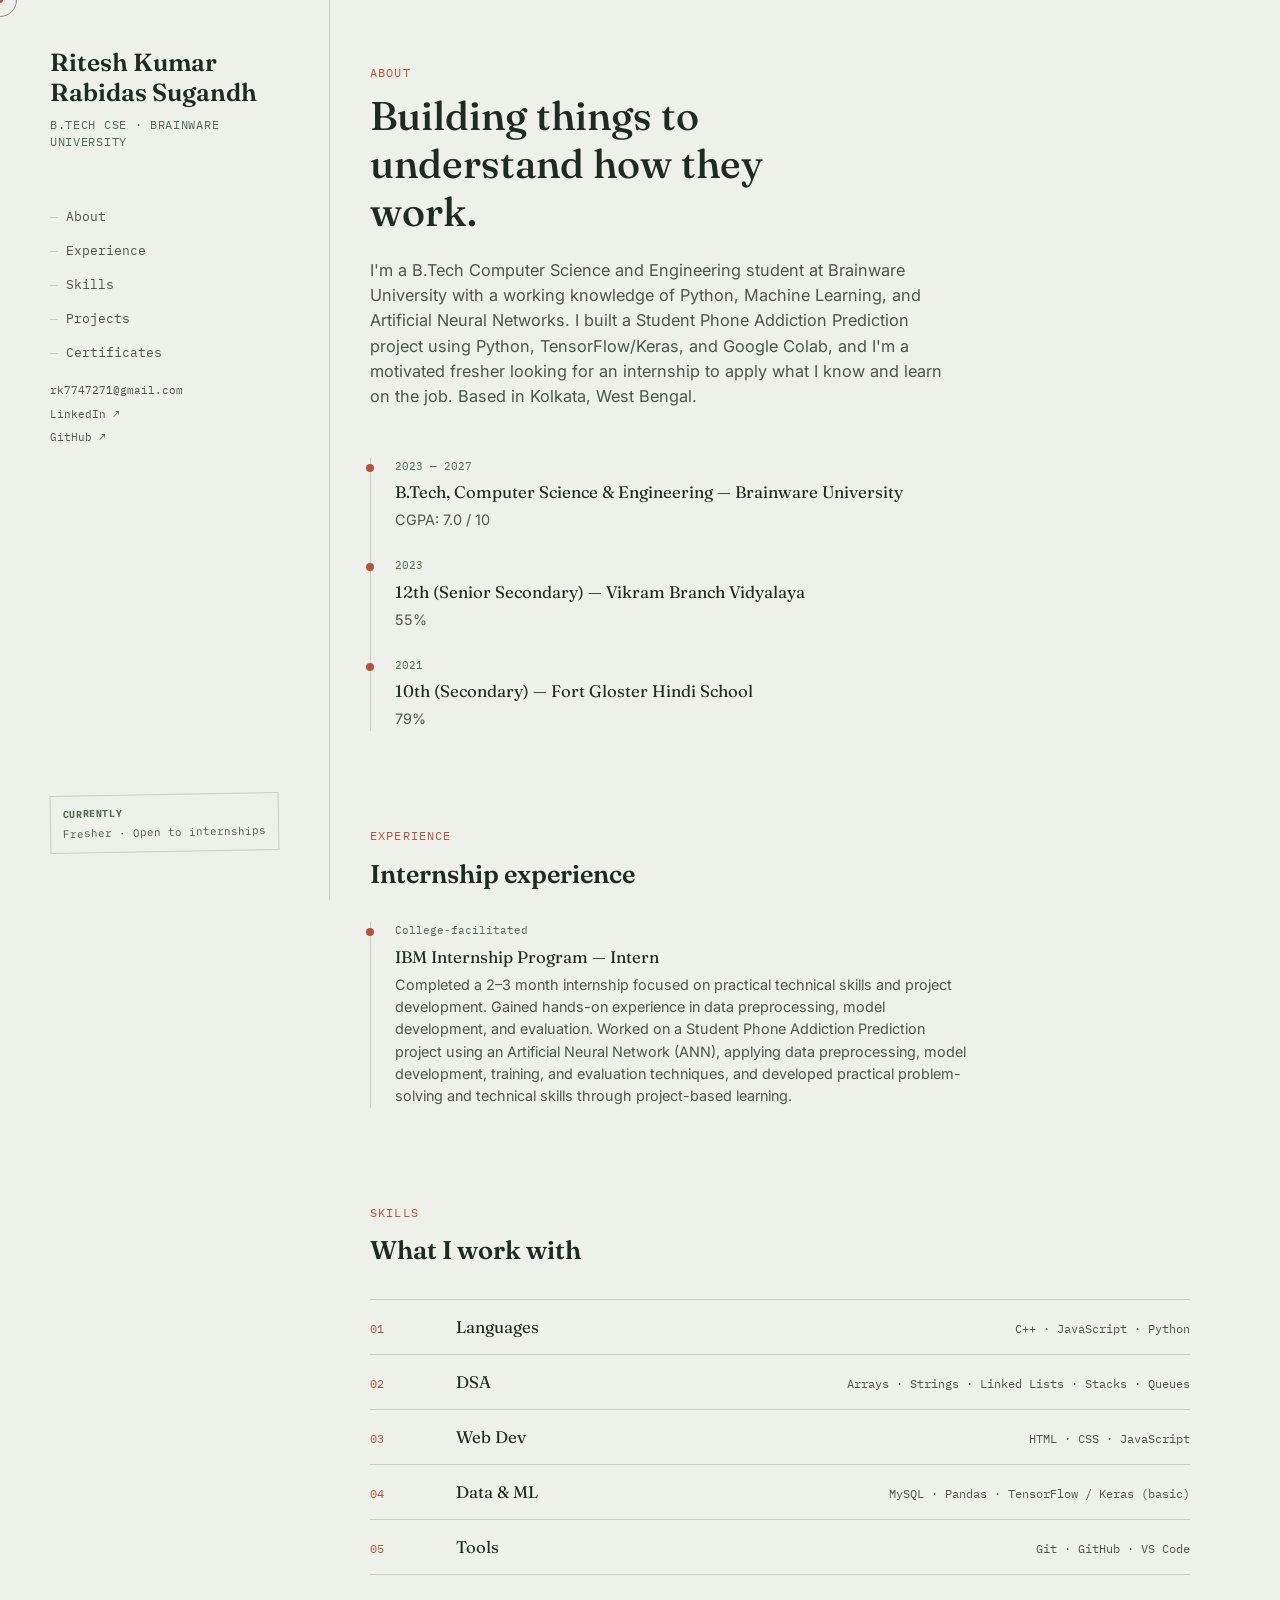
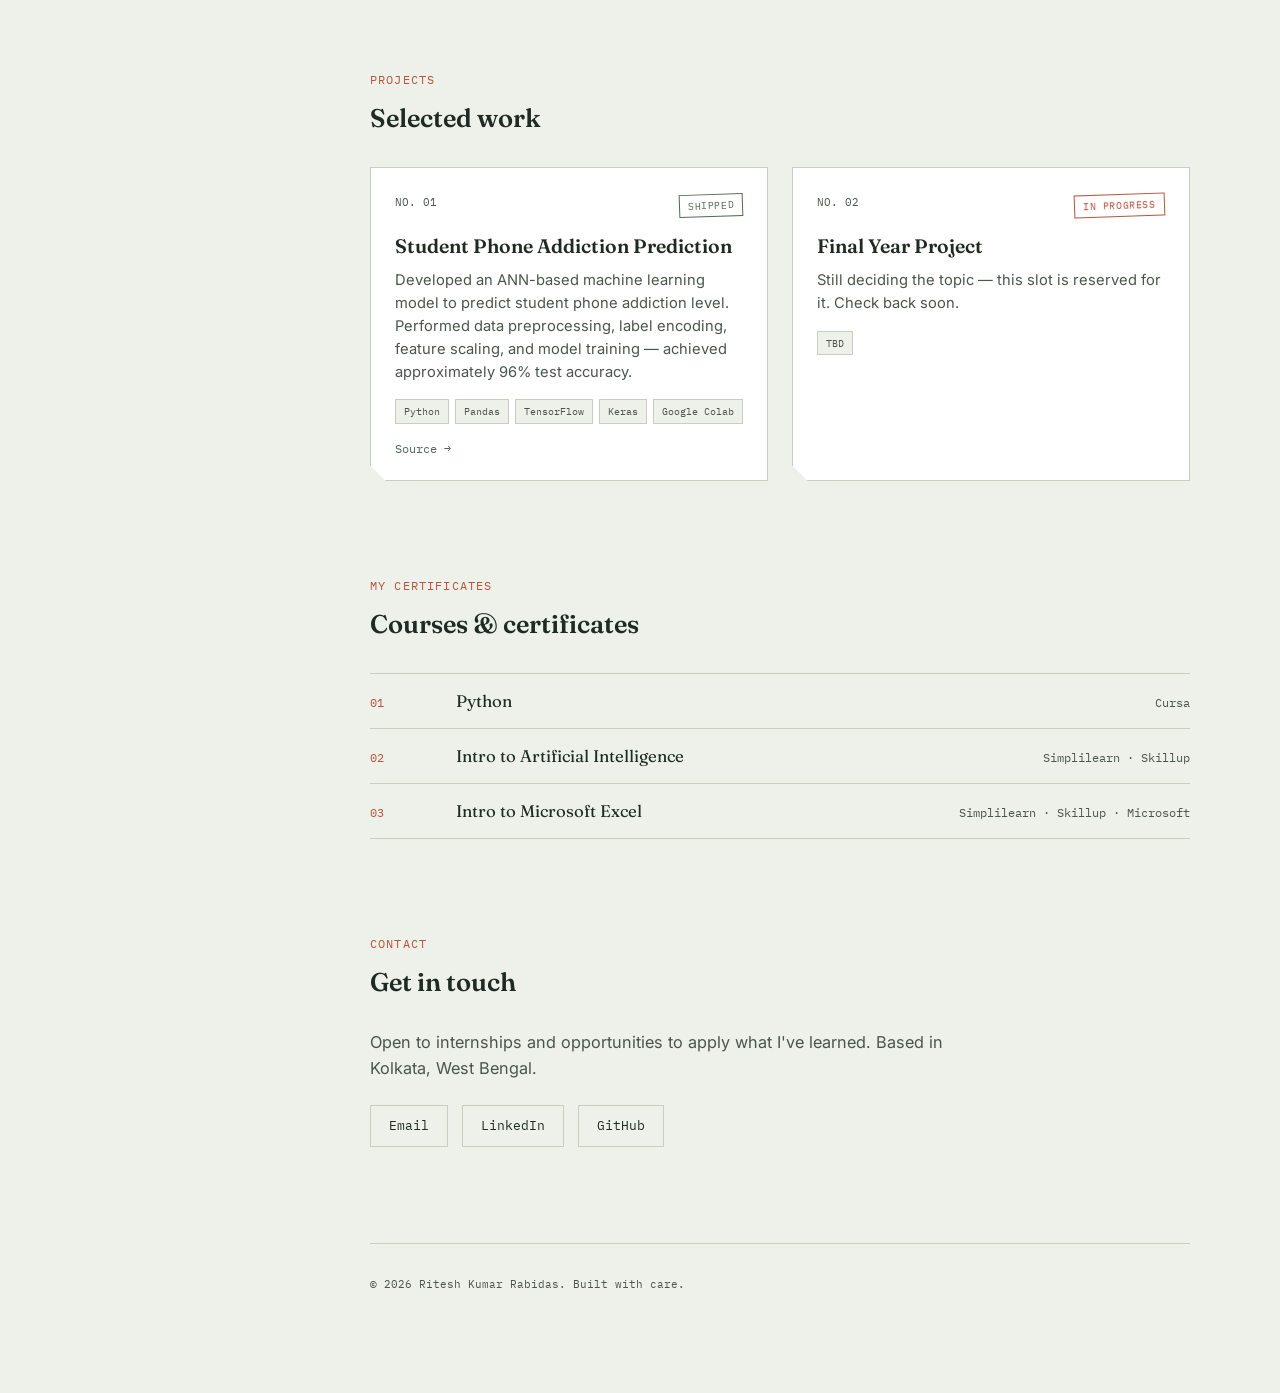
==== index.html @ 69548e58 "Update portfolio title and brand name" ====
<!DOCTYPE html>
<html lang="en">
<head>
<meta charset="UTF-8">
<meta name="viewport" content="width=device-width, initial-scale=1.0">
<title>Ritesh Kumar Rabidas— Portfolio</title>
<link rel="preconnect" href="https://fonts.googleapis.com">
<link href="https://fonts.googleapis.com/css2?family=Fraunces:opsz,wght@9..144,400;9..144,500;9..144,600;9..144,700&family=Inter:wght@400;500;600&family=IBM+Plex+Mono:wght@400;500&display=swap" rel="stylesheet">
<link rel="stylesheet" href="style.css">
</head>
<body>

<div id="cursor-dot"></div>
<div id="cursor-ring"></div>

<div class="wrap">

  <!-- SIDEBAR -->
  <aside class="sidebar">
    <div>
      <div class="brand-name">Ritesh Kumar Rabidas Sugandh</div>
      <div class="brand-role">B.Tech CSE · Brainware University</div>
      <nav>
        <ul>
          <li><a href="#about">About</a></li>
          <li><a href="#experience">Experience</a></li>
          <li><a href="#skills">Skills</a></li>
          <li><a href="#projects">Projects</a></li>
          <li><a href="#certificates">Certificates</a></li>
          
        </ul>
      </nav>
      <div class="side-links">
        <a href="mailto:rk7747271@gmail.com">rk7747271@gmail.com</a>
        <a href="https://www.linkedin.com/in/ritesh-kumar-rabidas-5802853b5" target="_blank" rel="noopener">LinkedIn ↗</a>
        <a href="https://github.com/riteshkumar526" target="_blank" rel="noopener">GitHub ↗</a>
      </div>
    </div>
    <div class="stamp">
      <b>Currently</b>
      Fresher · Open to internships
    </div>
  </aside>

  <!-- MAIN -->
  <main>

    <section id="about">
      <p class="eyebrow"> About</p>
      <h1>Building things to understand how they work.</h1>
      <p class="lede">
        I'm a B.Tech Computer Science and Engineering student at Brainware University with a
        working knowledge of Python, Machine Learning, and Artificial Neural Networks. I built a
        Student Phone Addiction Prediction project using Python, TensorFlow/Keras, and Google Colab,
        and I'm a motivated fresher looking for an internship to apply what I know and learn on the job.
        Based in Kolkata, West Bengal.
      </p>

      <div class="timeline reveal" style="margin-top:48px;">
        <div class="tl-item">
          <div class="tl-date">2023 — 2027</div>
          <div class="tl-title">B.Tech, Computer Science & Engineering — Brainware University</div>
          <div class="tl-desc">CGPA: 7.0 / 10</div>
        </div>
        <div class="tl-item">
          <div class="tl-date">2023</div>
          <div class="tl-title">12th (Senior Secondary) — Vikram Branch Vidyalaya</div>
          <div class="tl-desc">55%</div>
        </div>
        <div class="tl-item">
          <div class="tl-date">2021</div>
          <div class="tl-title">10th (Secondary) — Fort Gloster Hindi School</div>
          <div class="tl-desc">79%</div>
        </div>
      </div>
    </section>

    <section id="experience">
      <p class="eyebrow"> Experience</p>
      <h2>Internship experience</h2>
      <div class="timeline reveal">
        <div class="tl-item">
          <div class="tl-date">College-facilitated</div>
          <div class="tl-title">IBM Internship Program — Intern</div>
          <div class="tl-desc">
            Completed a 2–3 month internship focused on practical technical skills and project development.
            Gained hands-on experience in data preprocessing, model development, and evaluation.
            Worked on a Student Phone Addiction Prediction project using an Artificial Neural Network (ANN),
            applying data preprocessing, model development, training, and evaluation techniques, and
            developed practical problem-solving and technical skills through project-based learning.
          </div>
        </div>
      </div>
    </section>

    <section id="skills">
      <p class="eyebrow"> Skills</p>
      <h2>What I work with</h2>
      <div class="index-list reveal">
        <div class="index-row">
          <div class="no">01</div>
          <div class="cat">Languages</div>
          <div class="items">C++ · JavaScript · Python</div>
        </div>
        <div class="index-row">
          <div class="no">02</div>
          <div class="cat">DSA</div>
          <div class="items">Arrays · Strings · Linked Lists · Stacks · Queues</div>
        </div>
        <div class="index-row">
          <div class="no">03</div>
          <div class="cat">Web Dev</div>
          <div class="items">HTML · CSS · JavaScript</div>
        </div>
        <div class="index-row">
          <div class="no">04</div>
          <div class="cat">Data & ML</div>
          <div class="items">MySQL · Pandas · TensorFlow / Keras (basic)</div>
        </div>
        <div class="index-row">
          <div class="no">05</div>
          <div class="cat">Tools</div>
          <div class="items">Git · GitHub · VS Code</div>
        </div>
      </div>
    </section>

    <section id="projects">
      <p class="eyebrow"> Projects</p>
      <h2>Selected work</h2>
      <div class="cards">

        <div class="card reveal">
          <div class="card-top">
            <span>NO. 01</span>
            <span class="status">Shipped</span>
          </div>
          <h3>Student Phone Addiction Prediction</h3>
          <p>Developed an ANN-based machine learning model to predict student phone addiction level. Performed data preprocessing, label encoding, feature scaling, and model training — achieved approximately 96% test accuracy.</p>
          <div class="tags">
            <span class="tag">Python</span>
            <span class="tag">Pandas</span>
            <span class="tag">TensorFlow</span>
            <span class="tag">Keras</span>
            <span class="tag">Google Colab</span>
          </div>
          <div class="card-links">
            <a href="https://github.com/riteshkumar526" target="_blank" rel="noopener">Source →</a>
          </div>
        </div>

        <div class="card reveal">
          <div class="card-top">
            <span>NO. 02</span>
            <span class="status progress">In progress</span>
          </div>
          <h3>Final Year Project</h3>
          <p>Still deciding the topic — this slot is reserved for it. Check back soon.</p>
          <div class="tags">
            <span class="tag">TBD</span>
          </div>
        </div>

      </div>
    </section>

    <section id="certificates">
      <p class="eyebrow">My Certificates</p>
      <h2>Courses & certificates</h2>
      <div class="index-list reveal">
        <div class="index-row">
          <div class="no">01</div>
          <div class="cat">Python</div>
          <div class="items">Cursa</div>
        </div>
        <div class="index-row">
          <div class="no">02</div>
          <div class="cat">Intro to Artificial Intelligence</div>
          <div class="items">Simplilearn · Skillup</div>
        </div>
        <div class="index-row">
          <div class="no">03</div>
          <div class="cat">Intro to Microsoft Excel</div>
          <div class="items">Simplilearn · Skillup · Microsoft</div>
        </div>
      </div>
    </section>

    <section id="contact">
      <p class="eyebrow">Contact</p>
      <h2>Get in touch</h2>
      <p class="lede">Open to internships and opportunities to apply what I've learned. Based in Kolkata, West Bengal.</p>
      <div class="contact-row">
        <a href="mailto:rk7747271@gmail.com">Email</a>
        <a href="https://www.linkedin.com/in/ritesh-kumar-rabidas-5802853b5" target="_blank" rel="noopener">LinkedIn</a>
        <a href="https://github.com/riteshkumar526" target="_blank" rel="noopener">GitHub</a>
      </div>
    </section>

    <footer>© 2026 Ritesh Kumar Rabidas. Built with care.</footer>

  </main>
</div>

<script src="script.js"></script>
</body>
</html>
---- style.css ----
:root{
  --bg:#EEF1EA;
  --paper:#FFFFFF;
  --ink:#1F2B22;
  --ink-soft:#4A554C;
  --moss:#4C6B4F;
  --rust:#B5533C;
  --line:#C7CFC0;
}
*{box-sizing:border-box; margin:0; padding:0;}
html{scroll-behavior:smooth;}
body{
  background:var(--bg);
  color:var(--ink);
  font-family:'Inter', sans-serif;
  line-height:1.55;
  -webkit-font-smoothing:antialiased;
  overflow-x:hidden;
}
a{color:inherit;}

/* ===== CUSTOM CURSOR ===== */
@media (pointer: fine){
  body{cursor:none;}
  a, .card, button{cursor:none;}
}
#cursor-dot, #cursor-ring{
  position:fixed;
  top:0; left:0;
  pointer-events:none;
  z-index:998;
  border-radius:50%;
  transform:translate(-50%,-50%);
}
#cursor-dot{
  width:6px; height:6px;
  background:var(--rust);
}
#cursor-ring{
  width:34px; height:34px;
  border:1px solid var(--moss);
  transition:width 0.25s ease, height 0.25s ease, border-color 0.25s ease, opacity 0.25s ease;
  opacity:0.7;
}
#cursor-ring.grow{
  width:56px; height:56px;
  border-color:var(--rust);
  opacity:0.9;
}
@media (pointer: coarse){
  #cursor-dot, #cursor-ring{display:none;}
}

/* ===== ENTRANCE for main content ===== */
.wrap{
  display:grid;
  grid-template-columns:280px 1fr;
  max-width:1180px;
  margin:0 auto;
  min-height:100vh;
}
body.revealed .sidebar{animation:slideIn 0.7s ease both;}
body.revealed h1{animation:fadeUp 0.8s ease 0.15s both;}
body.revealed .lede{animation:fadeUp 0.8s ease 0.3s both;}
body.revealed .eyebrow{animation:fadeUp 0.7s ease 0.05s both;}
@keyframes slideIn{
  from{transform:translateX(-24px); opacity:0;}
  to{transform:translateX(0); opacity:1;}
}
@keyframes fadeUp{
  from{transform:translateY(16px); opacity:0;}
  to{transform:translateY(0); opacity:1;}
}

/* scroll-reveal */
.reveal{opacity:0; transform:translateY(22px); transition:opacity 0.6s ease, transform 0.6s ease;}
.reveal.in{opacity:1; transform:translateY(0);}

/* SIDEBAR */
.sidebar{
  position:sticky; top:0; align-self:start;
  padding:48px 32px 48px 0;
  height:100vh;
  display:flex; flex-direction:column; justify-content:space-between;
  border-right:1px solid var(--line);
}
.brand-name{
  font-family:'Fraunces', serif;
  font-weight:600;
  font-size:1.55rem;
  line-height:1.2;
}
.brand-role{
  font-family:'IBM Plex Mono', monospace;
  font-size:0.72rem;
  text-transform:uppercase;
  letter-spacing:0.06em;
  color:var(--moss);
  margin-top:8px;
}
nav{margin-top:56px;}
nav ul{list-style:none;}
nav li{margin-bottom:14px;}
nav a{
  font-family:'IBM Plex Mono', monospace;
  font-size:0.8rem;
  text-decoration:none;
  color:var(--ink-soft);
  display:flex; align-items:center; gap:8px;
  transition:color 0.2s ease, gap 0.2s ease;
}
nav a:hover{color:var(--rust); gap:12px;}
nav a::before{content:"—"; color:var(--line); transition:color 0.2s ease;}
nav a:hover::before{color:var(--rust);}
.stamp{
  font-family:'IBM Plex Mono', monospace;
  font-size:0.68rem;
  color:var(--ink-soft);
  border:1px solid var(--line);
  padding:10px 12px;
  transform:rotate(-1deg);
  width:fit-content;
}
.stamp b{color:var(--moss); display:block; letter-spacing:0.06em; text-transform:uppercase; font-size:0.62rem; margin-bottom:4px;}
.side-links{margin-top:20px; display:flex; flex-direction:column; gap:6px;}
.side-links a{
  font-family:'IBM Plex Mono', monospace; font-size:0.7rem;
  color:var(--ink-soft); text-decoration:none;
}
.side-links a:hover{color:var(--rust);}

/* MAIN */
main{padding:64px 40px 100px;}
section{margin-bottom:96px; scroll-margin-top:40px;}
.eyebrow{
  font-family:'IBM Plex Mono', monospace;
  font-size:0.72rem;
  text-transform:uppercase;
  letter-spacing:0.1em;
  color:var(--rust);
  margin-bottom:10px;
}
h1{
  font-family:'Fraunces', serif;
  font-weight:500;
  font-size:2.5rem;
  line-height:1.2;
  max-width:18ch;
}
h2{
  font-family:'Fraunces', serif;
  font-weight:600;
  font-size:1.6rem;
  margin-bottom:28px;
}
.lede{
  margin-top:22px;
  max-width:58ch;
  color:var(--ink-soft);
  font-size:1.02rem;
}
.lede a{color:var(--moss); border-bottom:1px solid var(--moss); text-decoration:none;}

/* SKILLS — catalog index */
.index-list{border-top:1px solid var(--line);}
.index-row{
  display:grid;
  grid-template-columns:70px 1fr auto;
  align-items:baseline;
  gap:16px;
  padding:14px 0;
  border-bottom:1px solid var(--line);
}
.index-row .no{font-family:'IBM Plex Mono', monospace; font-size:0.75rem; color:var(--rust);}
.index-row .cat{font-family:'Fraunces', serif; font-size:1.05rem;}
.index-row .items{font-family:'IBM Plex Mono', monospace; font-size:0.72rem; color:var(--ink-soft); text-align:right;}

/* PROJECTS — index cards */
.cards{
  display:grid;
  grid-template-columns:1fr 1fr;
  gap:24px;
}
.card{
  background:var(--paper);
  border:1px solid var(--line);
  padding:26px 24px 22px;
  position:relative;
  clip-path:polygon(0 0,100% 0,100% 100%,16px 100%,0 calc(100% - 16px));
  transition:transform 0.15s ease, box-shadow 0.25s ease;
}
.card:hover{
  box-shadow:0 12px 24px -12px rgba(31,43,34,0.25);
}
.card-top{
  display:flex; justify-content:space-between; align-items:flex-start;
  font-family:'IBM Plex Mono', monospace; font-size:0.68rem; color:var(--ink-soft);
  margin-bottom:14px;
}
.status{
  font-family:'IBM Plex Mono', monospace;
  font-size:0.62rem;
  text-transform:uppercase;
  letter-spacing:0.06em;
  padding:3px 8px;
  border:1px solid var(--moss);
  color:var(--moss);
  transform:rotate(-2deg);
}
.status.progress{border-color:var(--rust); color:var(--rust);}
.card h3{
  font-family:'Fraunces', serif;
  font-weight:600;
  font-size:1.22rem;
  margin-bottom:8px;
}
.card p{font-size:0.92rem; color:var(--ink-soft); margin-bottom:16px;}
.tags{display:flex; flex-wrap:wrap; gap:6px; margin-bottom:16px;}
.tag{
  font-family:'IBM Plex Mono', monospace;
  font-size:0.65rem;
  background:var(--bg);
  border:1px solid var(--line);
  padding:3px 8px;
  color:var(--ink-soft);
}
.card-links{display:flex; gap:16px; font-family:'IBM Plex Mono', monospace; font-size:0.72rem;}
.card-links a{text-decoration:none; color:var(--moss); border-bottom:1px solid transparent;}
.card-links a:hover{border-color:var(--moss);}

/* ABOUT — timeline */
.timeline{border-left:1px solid var(--line); padding-left:24px; max-width:60ch;}
.tl-item{margin-bottom:26px; position:relative;}
.tl-item::before{
  content:"";
  position:absolute; left:-29px; top:6px;
  width:8px; height:8px;
  background:var(--rust);
  border-radius:50%;
}
.tl-date{font-family:'IBM Plex Mono', monospace; font-size:0.7rem; color:var(--moss); margin-bottom:4px;}
.tl-title{font-family:'Fraunces', serif; font-size:1.05rem; margin-bottom:4px;}
.tl-desc{font-size:0.9rem; color:var(--ink-soft);}

/* CONTACT */
.contact-row{display:flex; flex-wrap:wrap; gap:14px; margin-top:24px;}
.contact-row a{
  font-family:'IBM Plex Mono', monospace;
  font-size:0.8rem;
  border:1px solid var(--line);
  padding:10px 18px;
  text-decoration:none;
  color:var(--ink);
  transition:border-color 0.2s ease, color 0.2s ease, transform 0.2s ease;
}
.contact-row a:hover{border-color:var(--rust); color:var(--rust); transform:translateY(-2px);}

footer{
  font-family:'IBM Plex Mono', monospace;
  font-size:0.68rem;
  color:var(--ink-soft);
  padding-top:32px;
  border-top:1px solid var(--line);
}

@media (max-width:820px){
  .wrap{grid-template-columns:1fr;}
  .sidebar{
    position:relative; height:auto; border-right:none; border-bottom:1px solid var(--line);
    padding:32px 24px;
  }
  nav{margin-top:28px;}
  main{padding:40px 24px 80px;}
  .cards{grid-template-columns:1fr;}
  h1{font-size:2rem;}
}
@media (prefers-reduced-motion: reduce){
  *{animation:none !important; transition:none !important;}
  body{cursor:auto !important;}
  #cursor-dot, #cursor-ring{display:none;}
}
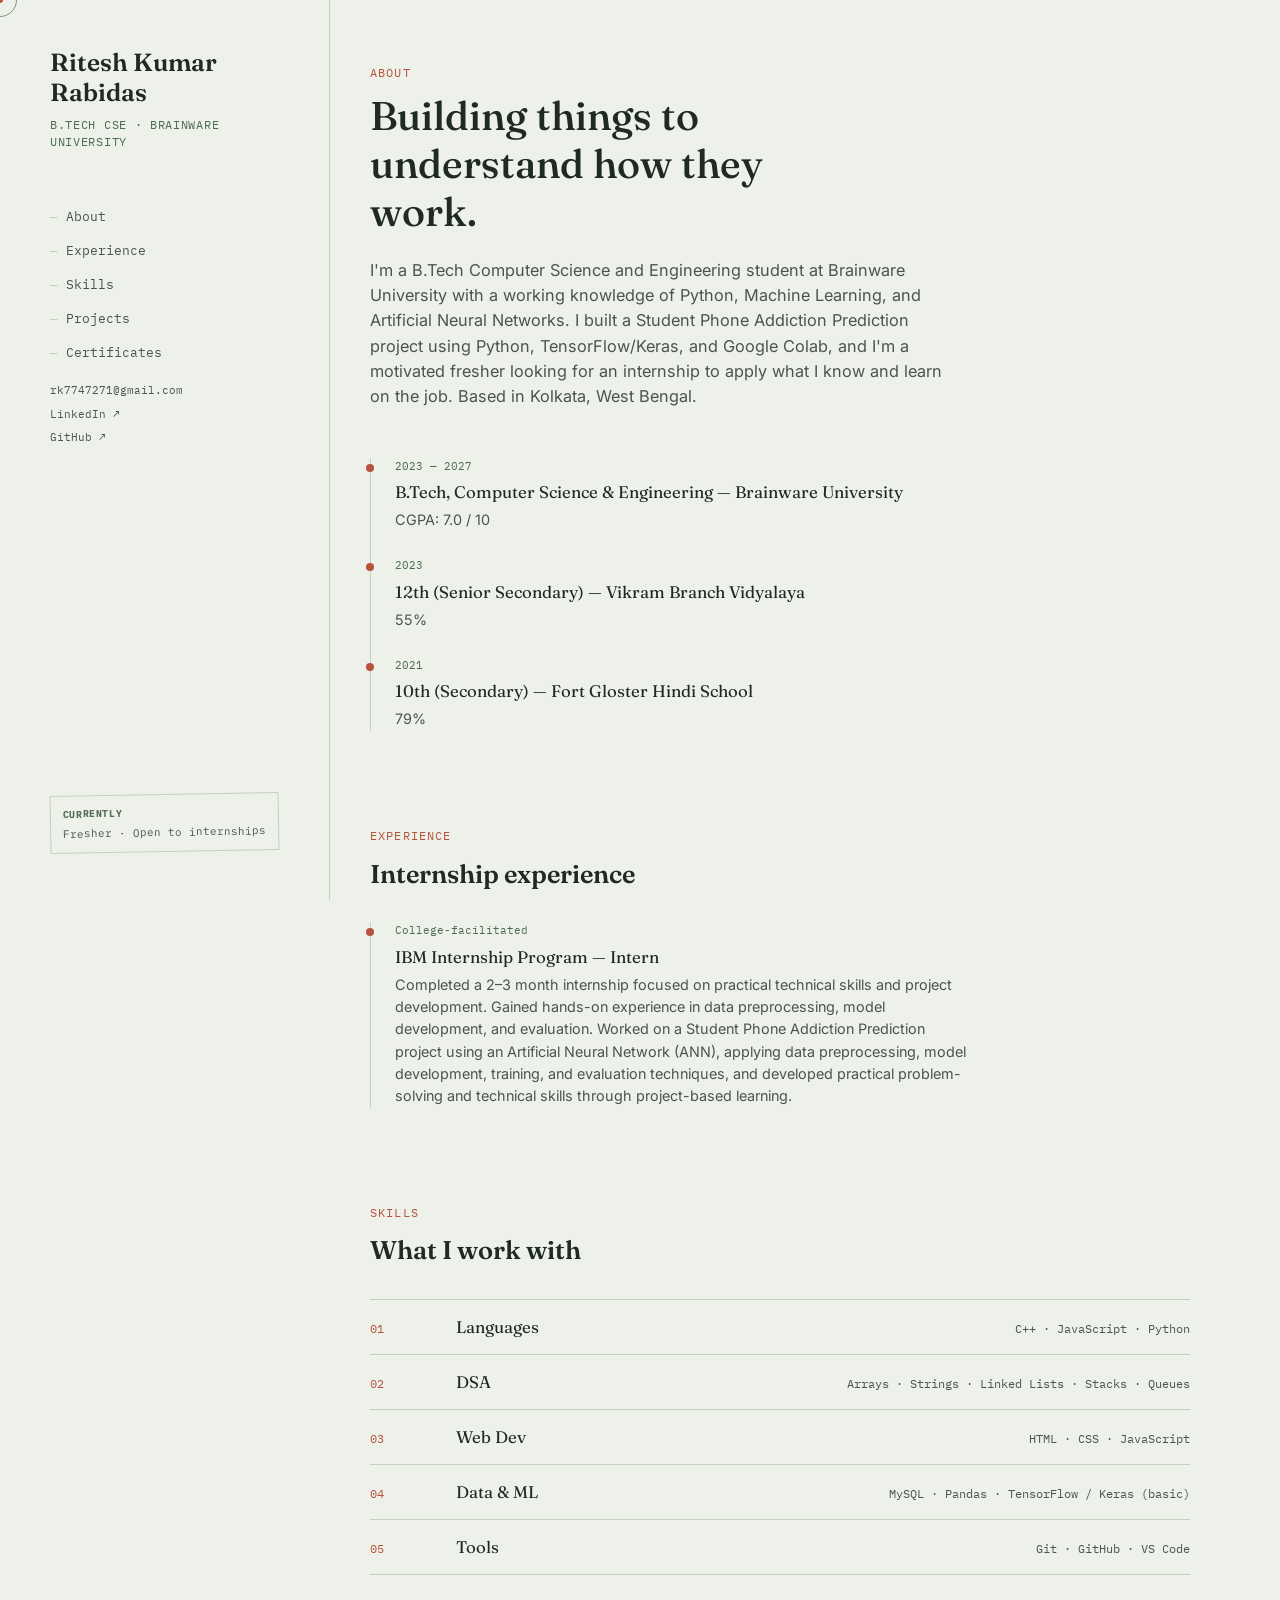
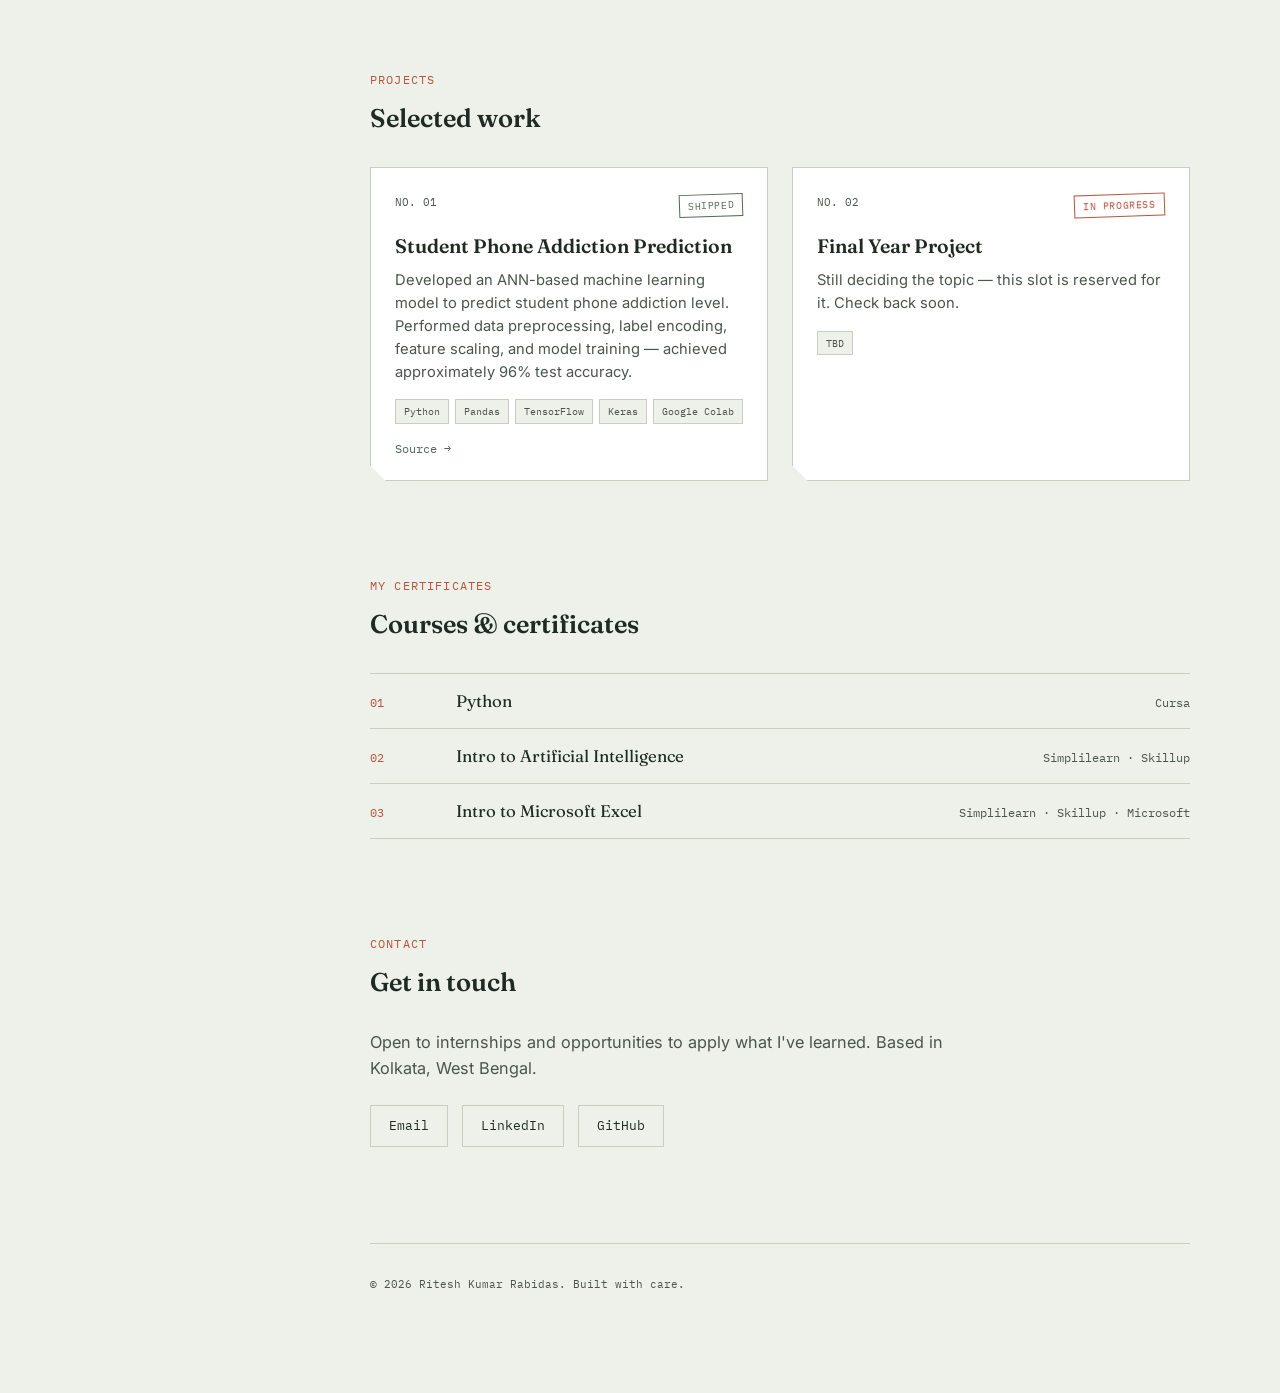
==== commit 1df7584d: "Update brand name in sidebar" ====
--- a/index.html
+++ b/index.html
@@ -18,7 +18,7 @@
   <!-- SIDEBAR -->
   <aside class="sidebar">
     <div>
-      <div class="brand-name">Ritesh Kumar Rabidas Sugandh</div>
+      <div class="brand-name">Ritesh Kumar Rabidas </div>
       <div class="brand-role">B.Tech CSE · Brainware University</div>
       <nav>
         <ul>
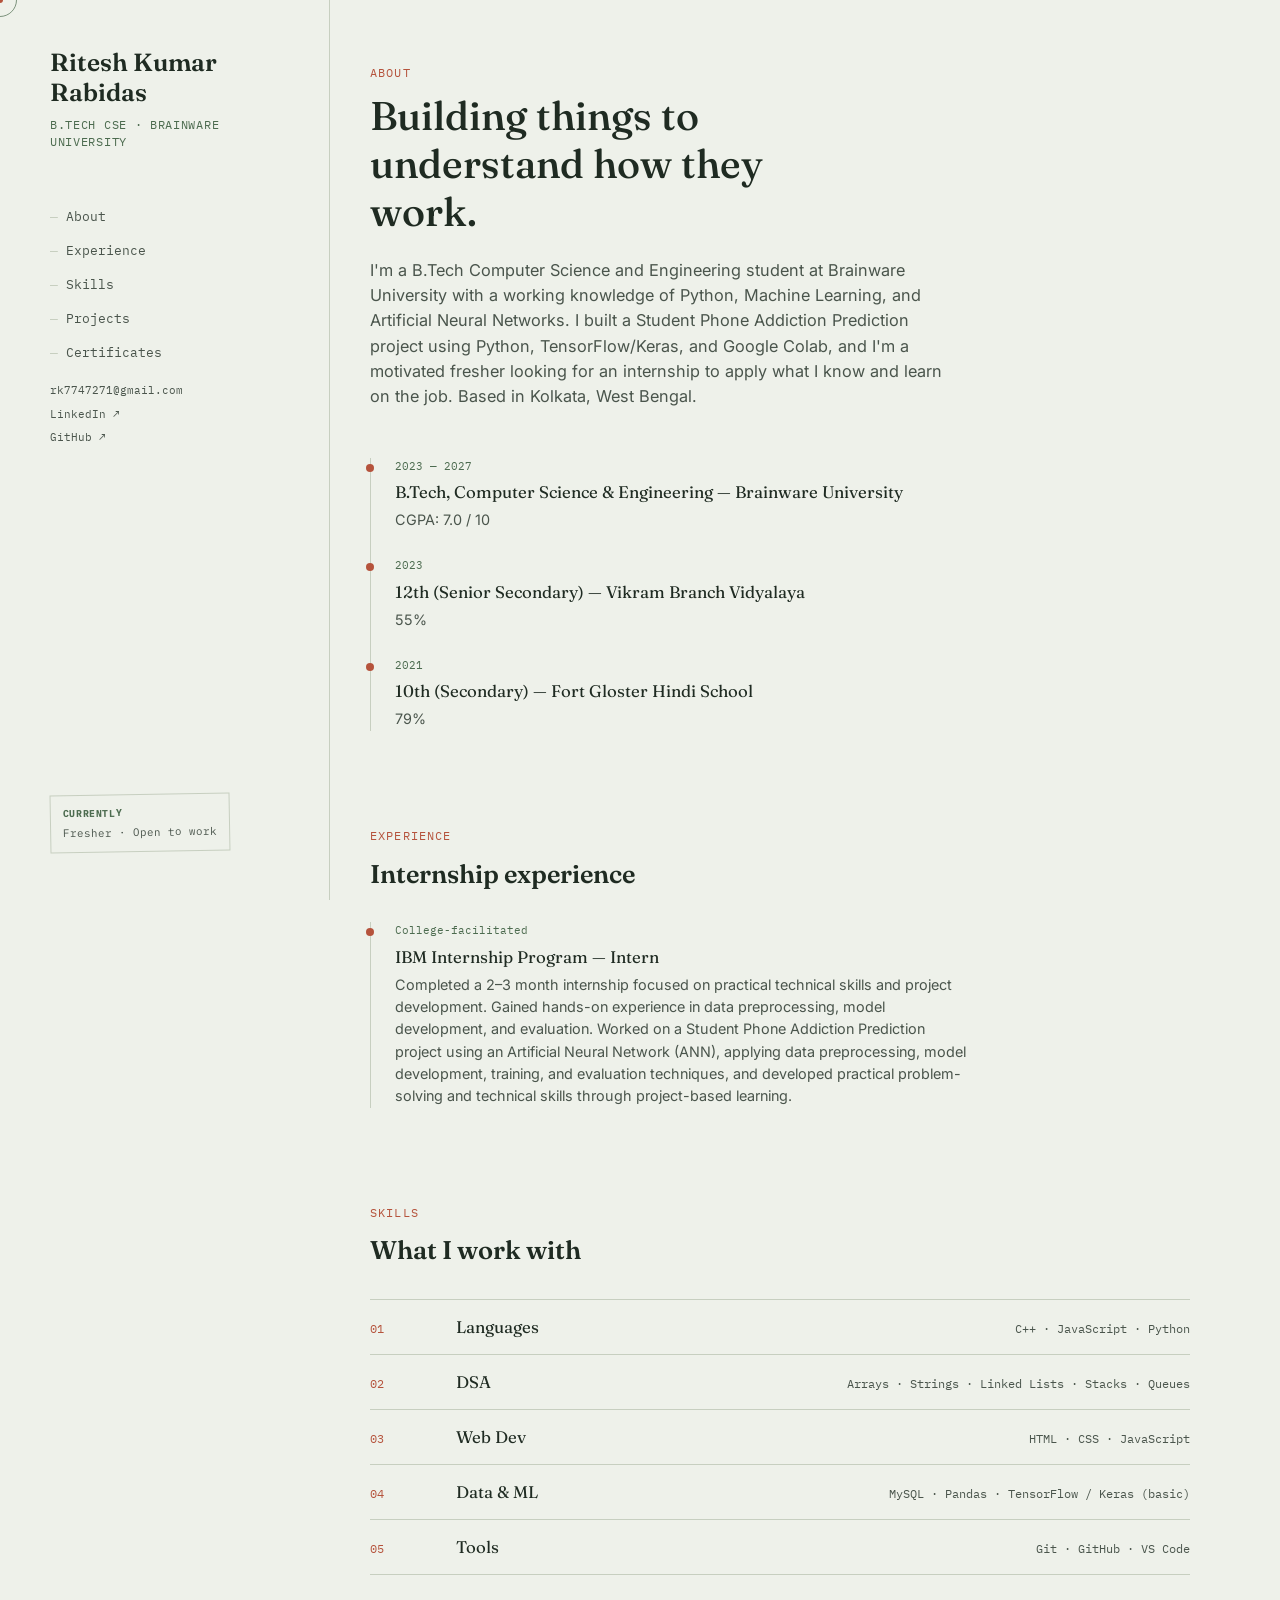
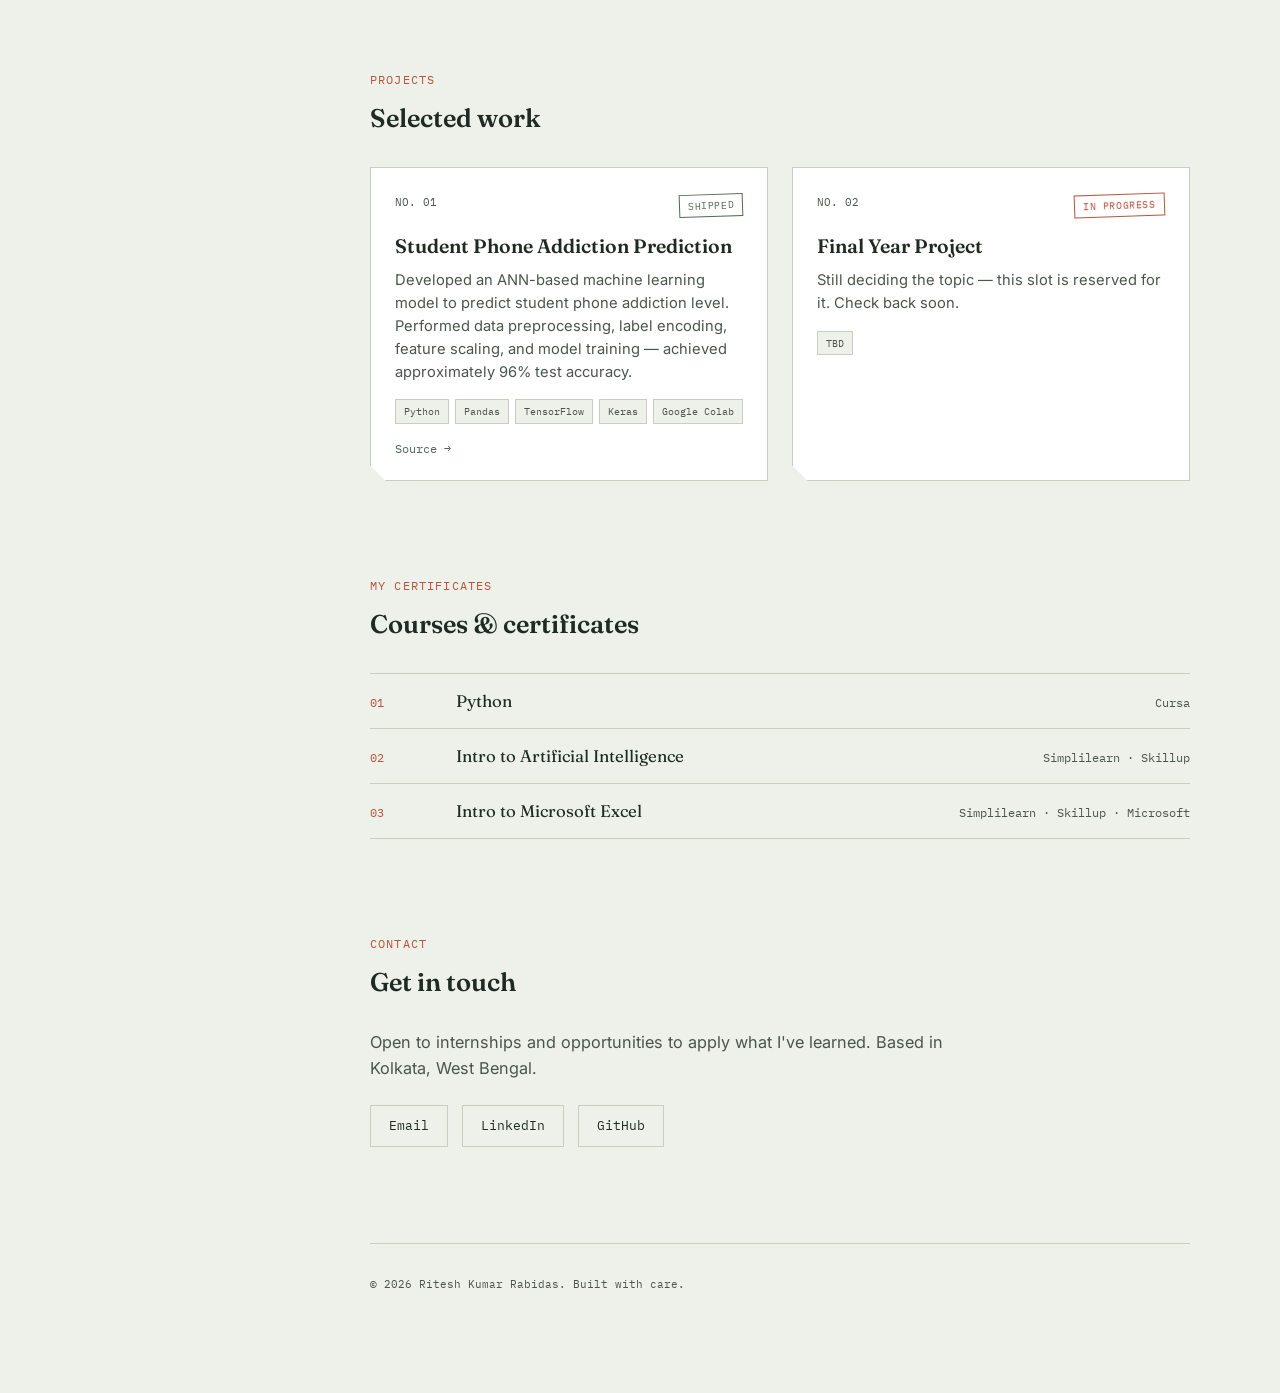
==== commit ae5a03ef: "Update status from 'Open to internships' to 'Open to work'" ====
--- a/index.html
+++ b/index.html
@@ -32,13 +32,13 @@
       </nav>
       <div class="side-links">
         <a href="mailto:rk7747271@gmail.com">rk7747271@gmail.com</a>
-        <a href="https://www.linkedin.com/in/ritesh-kumar-rabidas-5802853b5" target="_blank" rel="noopener">LinkedIn ↗</a>
+        <a href="https://www.linkedin.com/in/ritesh-kumar-rabidas" target="_blank" rel="noopener">LinkedIn ↗</a>
         <a href="https://github.com/riteshkumar526" target="_blank" rel="noopener">GitHub ↗</a>
       </div>
     </div>
     <div class="stamp">
       <b>Currently</b>
-      Fresher · Open to internships
+      Fresher · Open to work
     </div>
   </aside>
 
@@ -192,7 +192,7 @@
       <p class="lede">Open to internships and opportunities to apply what I've learned. Based in Kolkata, West Bengal.</p>
       <div class="contact-row">
         <a href="mailto:rk7747271@gmail.com">Email</a>
-        <a href="https://www.linkedin.com/in/ritesh-kumar-rabidas-5802853b5" target="_blank" rel="noopener">LinkedIn</a>
+        <a href="https://www.linkedin.com/in/ritesh-kumar-rabidas" target="_blank" rel="noopener">LinkedIn</a>
         <a href="https://github.com/riteshkumar526" target="_blank" rel="noopener">GitHub</a>
       </div>
     </section>
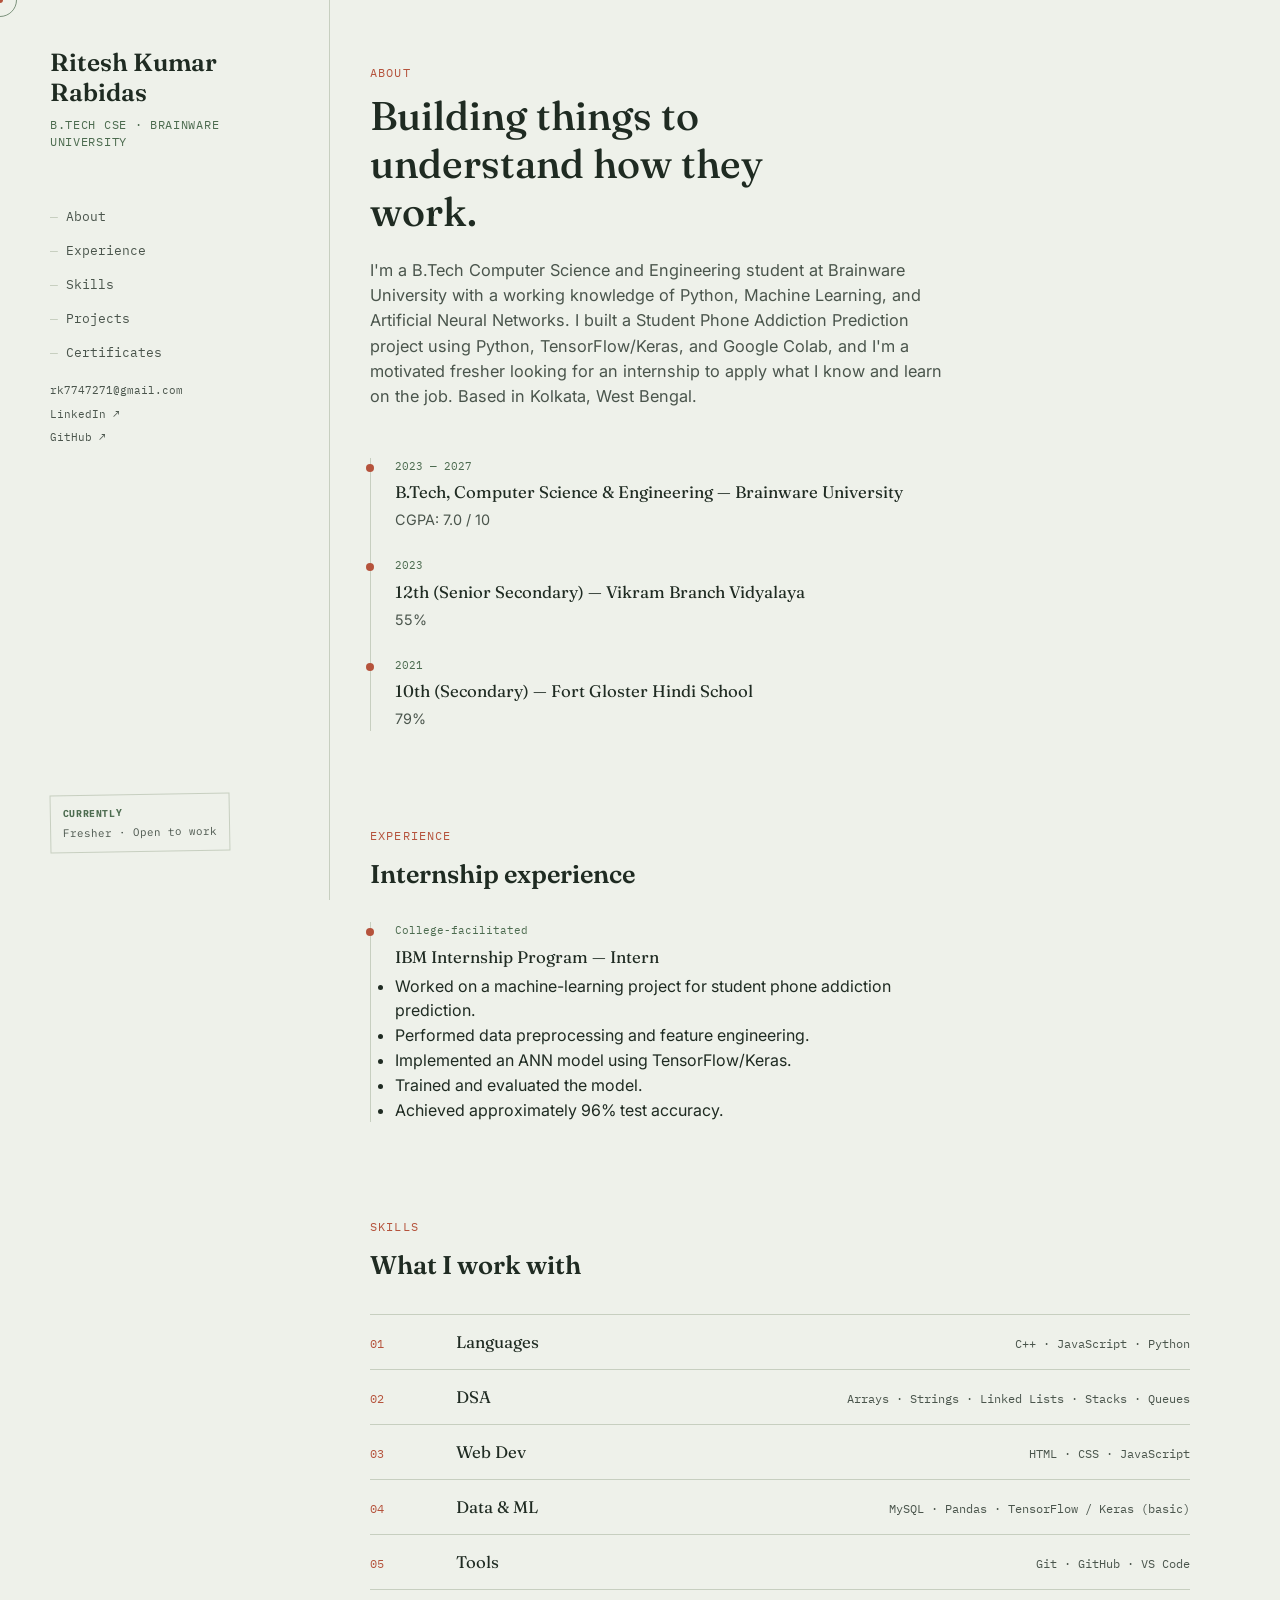
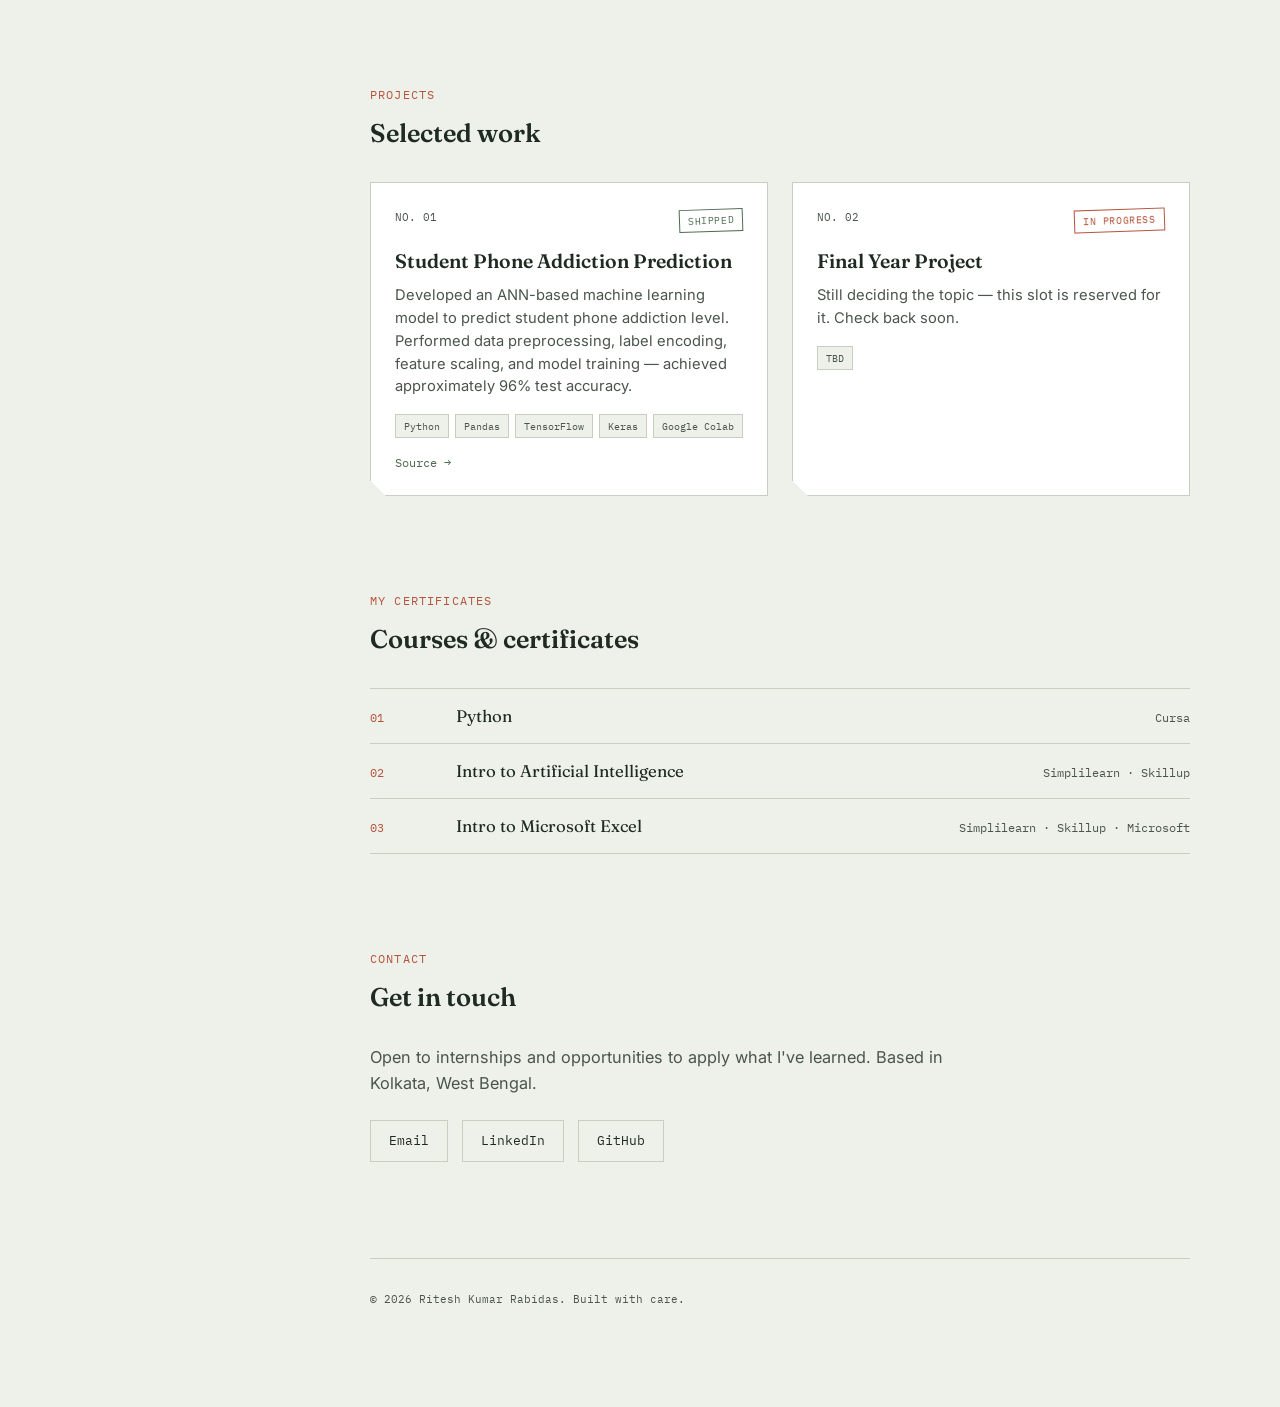
==== commit 793066d9: "Update internship description to bullet points Replaced internship description with bullet points hi" ====
--- a/index.html
+++ b/index.html
@@ -82,13 +82,13 @@
         <div class="tl-item">
           <div class="tl-date">College-facilitated</div>
           <div class="tl-title">IBM Internship Program — Intern</div>
-          <div class="tl-desc">
-            Completed a 2–3 month internship focused on practical technical skills and project development.
-            Gained hands-on experience in data preprocessing, model development, and evaluation.
-            Worked on a Student Phone Addiction Prediction project using an Artificial Neural Network (ANN),
-            applying data preprocessing, model development, training, and evaluation techniques, and
-            developed practical problem-solving and technical skills through project-based learning.
-          </div>
+          <ul class="experience-points">
+            <li>Worked on a machine-learning project for student phone addiction prediction.</li>
+            <li>Performed data preprocessing and feature engineering.</li>
+            <li>Implemented an ANN model using TensorFlow/Keras.</li>
+            <li>Trained and evaluated the model.</li>
+            <li>Achieved approximately 96% test accuracy.</li>
+        </ul>
         </div>
       </div>
     </section>
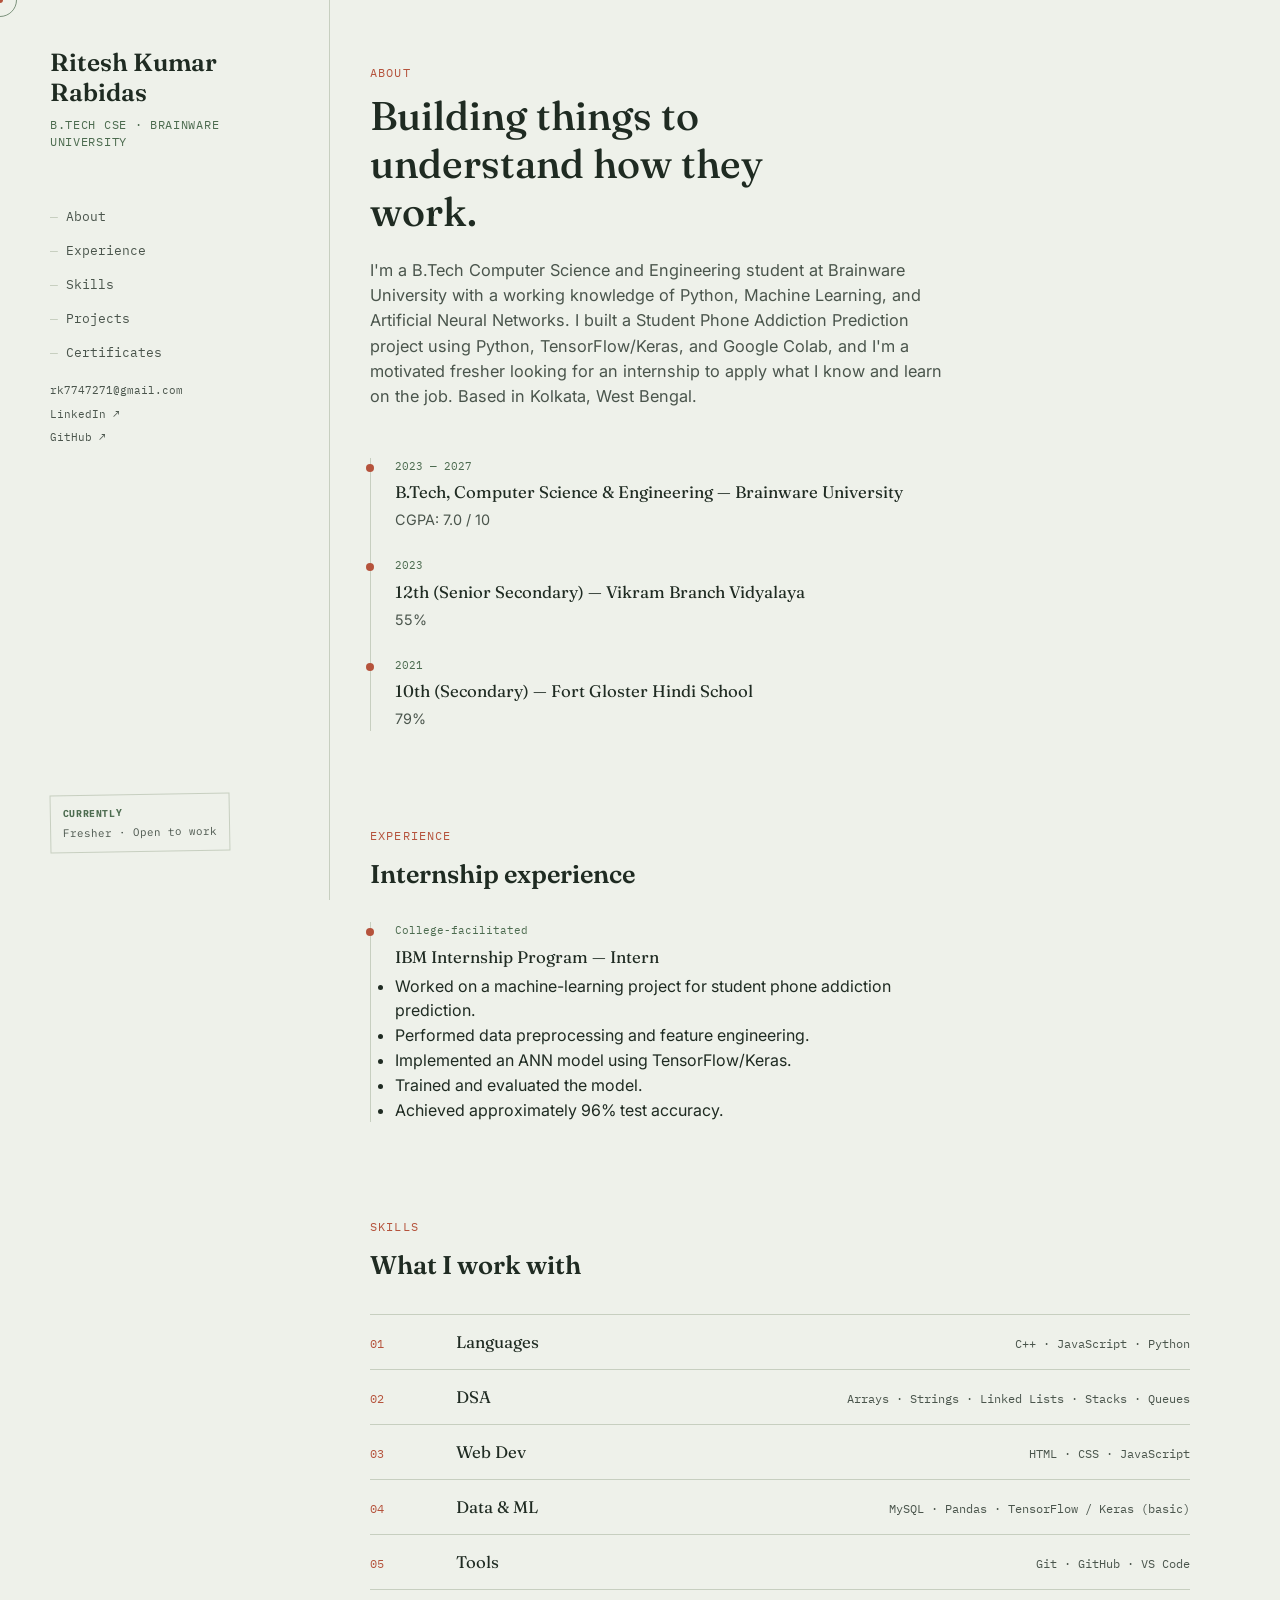
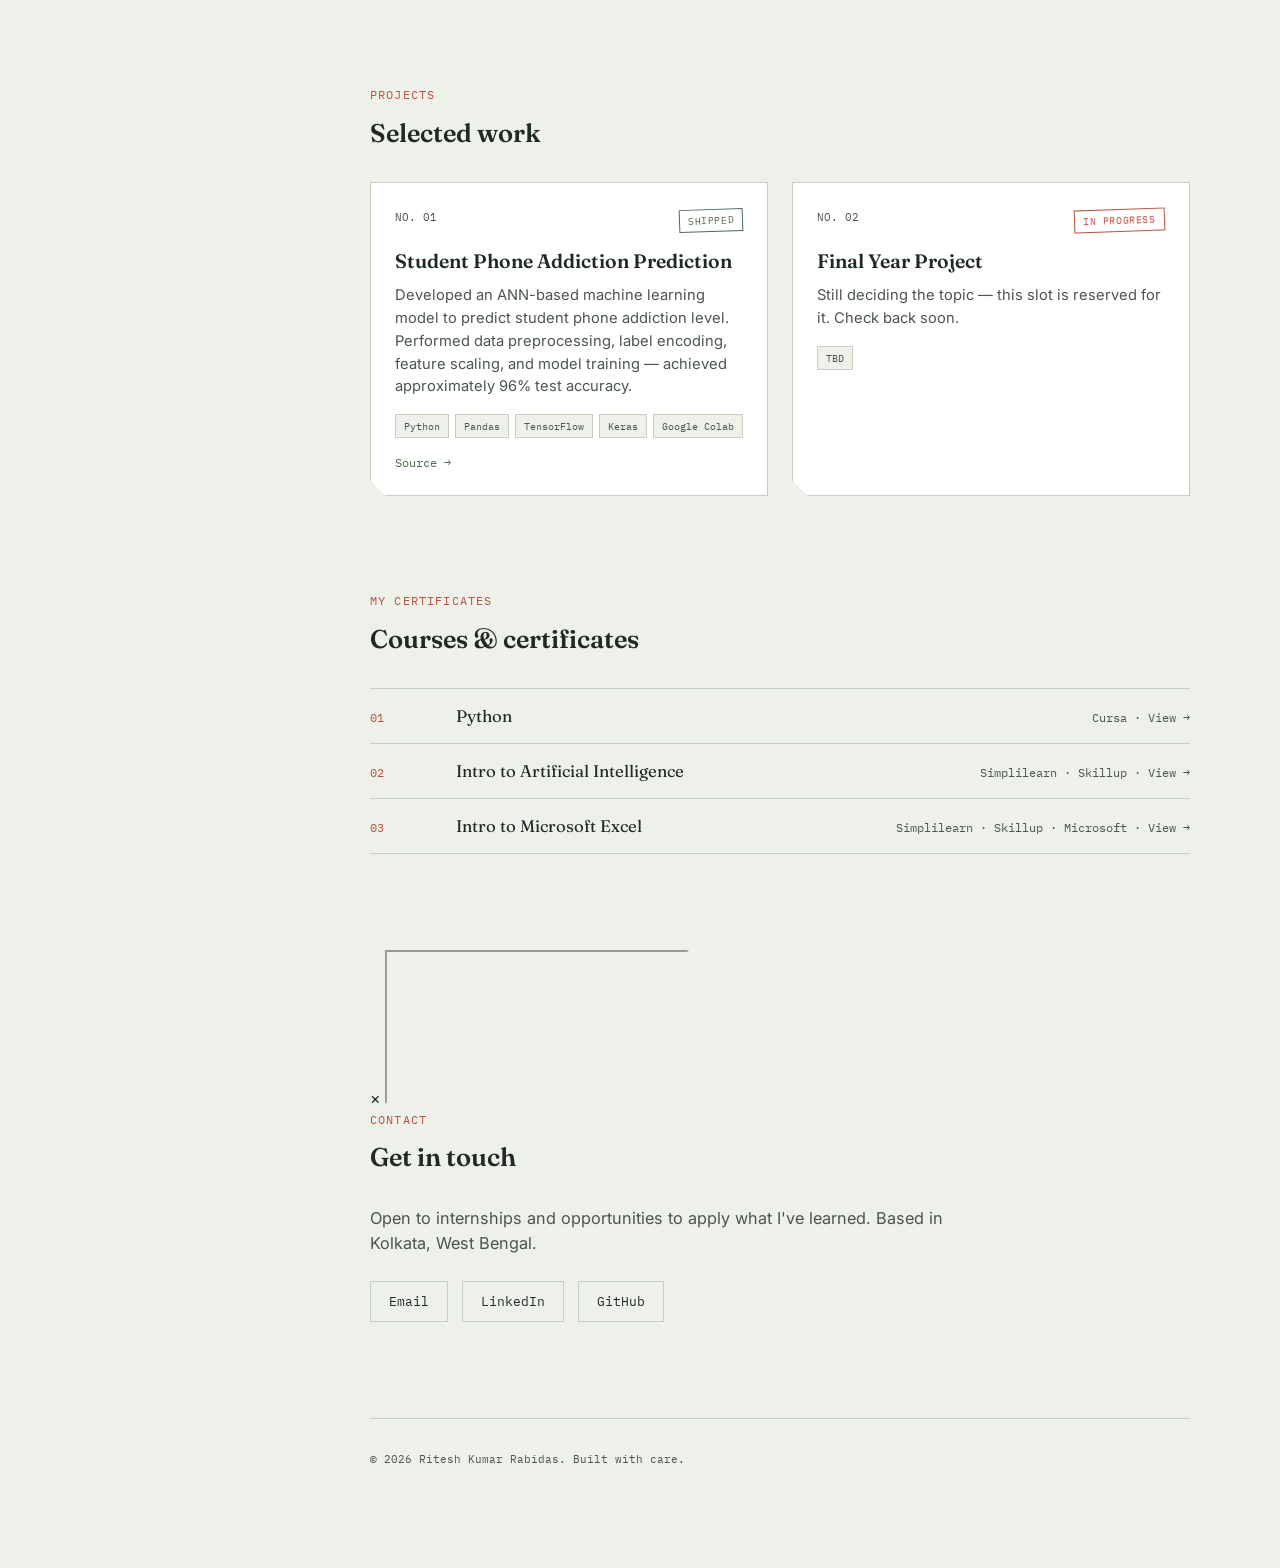
==== commit 81718c5a: "Enhance certificates section with links and modal Updated the certificates section to include clicka" ====
--- a/index.html
+++ b/index.html
@@ -164,27 +164,33 @@
       </div>
     </section>
 
-    <section id="certificates">
-      <p class="eyebrow">My Certificates</p>
-      <h2>Courses & certificates</h2>
-      <div class="index-list reveal">
-        <div class="index-row">
-          <div class="no">01</div>
-          <div class="cat">Python</div>
-          <div class="items">Cursa</div>
-        </div>
-        <div class="index-row">
-          <div class="no">02</div>
-          <div class="cat">Intro to Artificial Intelligence</div>
-          <div class="items">Simplilearn · Skillup</div>
-        </div>
-        <div class="index-row">
-          <div class="no">03</div>
-          <div class="cat">Intro to Microsoft Excel</div>
-          <div class="items">Simplilearn · Skillup · Microsoft</div>
-        </div>
-      </div>
-    </section>
+   <section id="certificates">
+  <p class="eyebrow">My Certificates</p>
+  <h2>Courses & certificates</h2>
+  <div class="index-list reveal">
+    <div class="index-row cert-row" data-pdf="python_certificate.pdf">
+      <div class="no">01</div>
+      <div class="cat">Python</div>
+      <div class="items">Cursa · View →</div>
+    </div>
+    <div class="index-row cert-row" data-pdf="aicertificate.pdf">
+      <div class="no">02</div>
+      <div class="cat">Intro to Artificial Intelligence</div>
+      <div class="items">Simplilearn · Skillup · View →</div>
+    </div>
+    <div class="index-row cert-row" data-pdf="ms excel certificate.pdf">
+      <div class="no">03</div>
+      <div class="cat">Intro to Microsoft Excel</div>
+      <div class="items">Simplilearn · Skillup · Microsoft · View →</div>
+    </div>
+  </div>
+</section>
+
+<!-- Certificate modal -->
+<div id="certModal" class="cert-modal">
+  <span class="cert-modal-close">&times;</span>
+  <iframe id="certModalFrame" class="cert-modal-frame"></iframe>
+</div>
 
     <section id="contact">
       <p class="eyebrow">Contact</p>
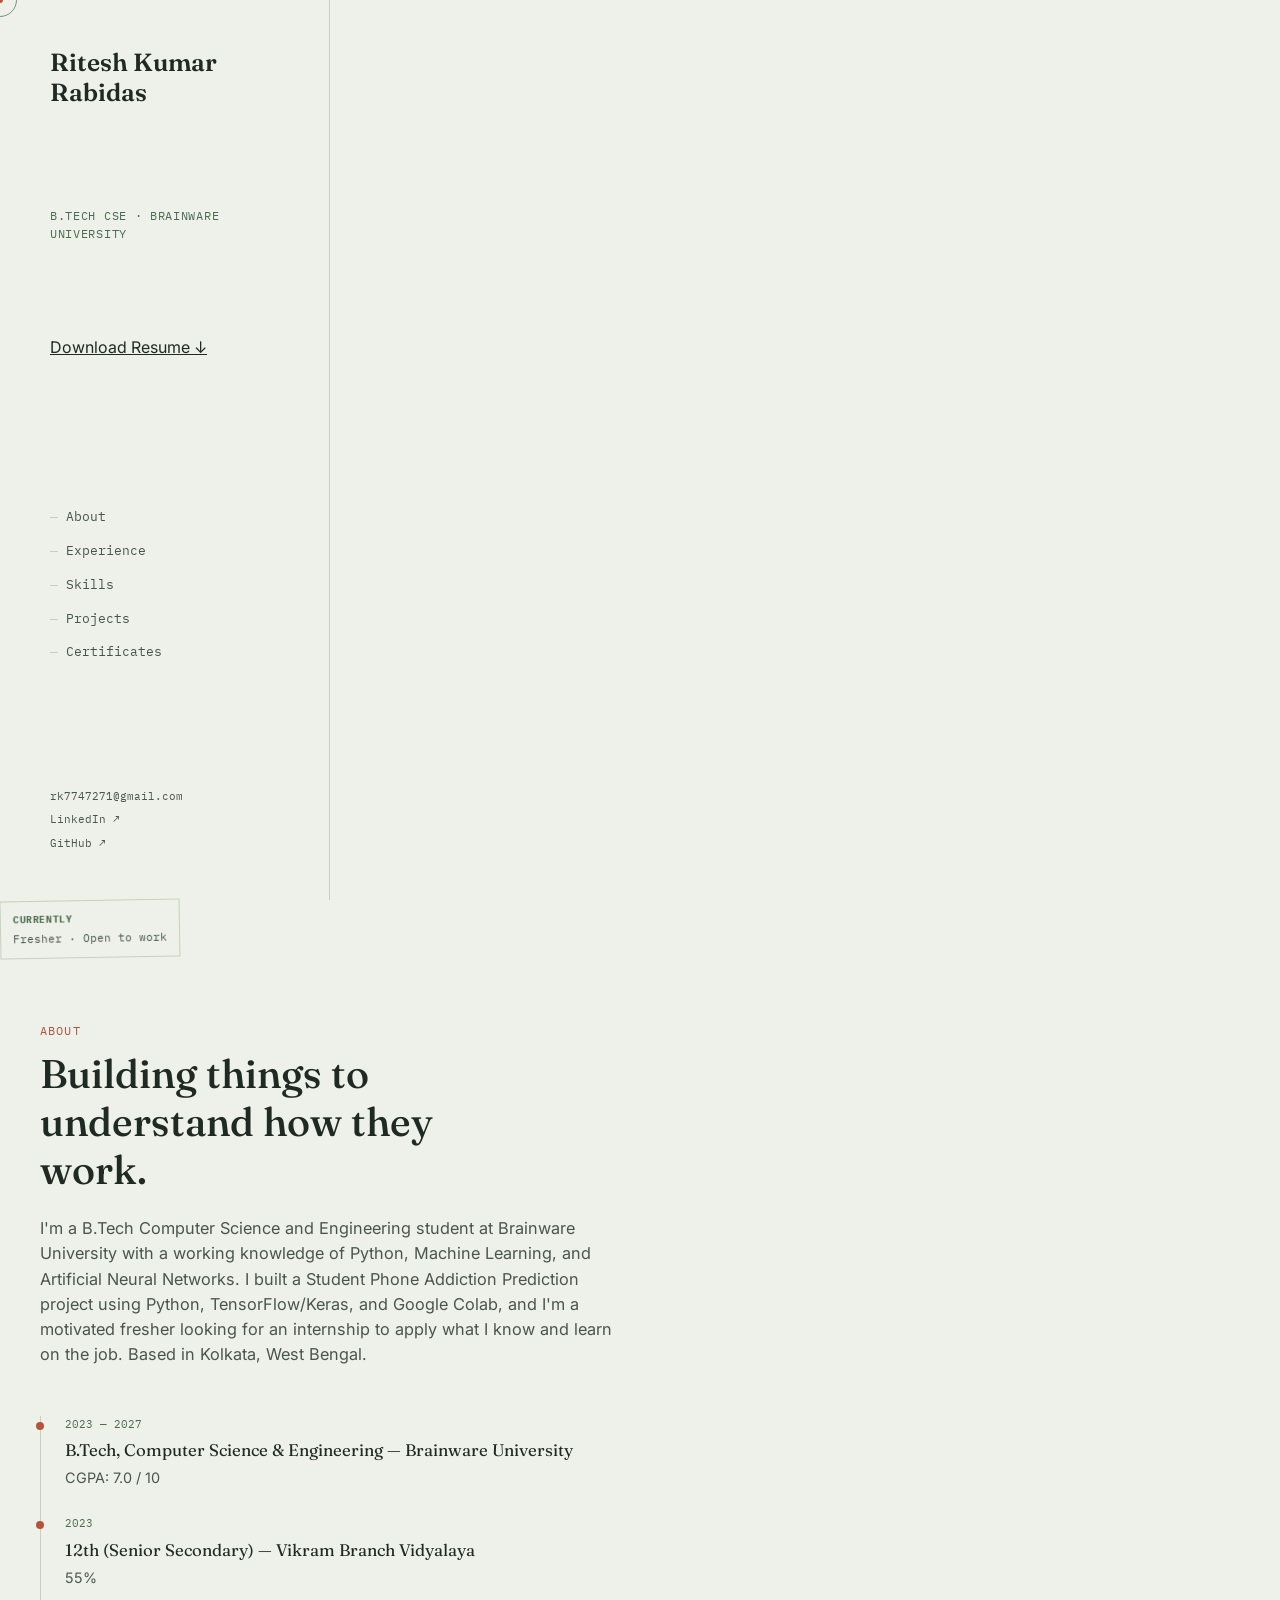
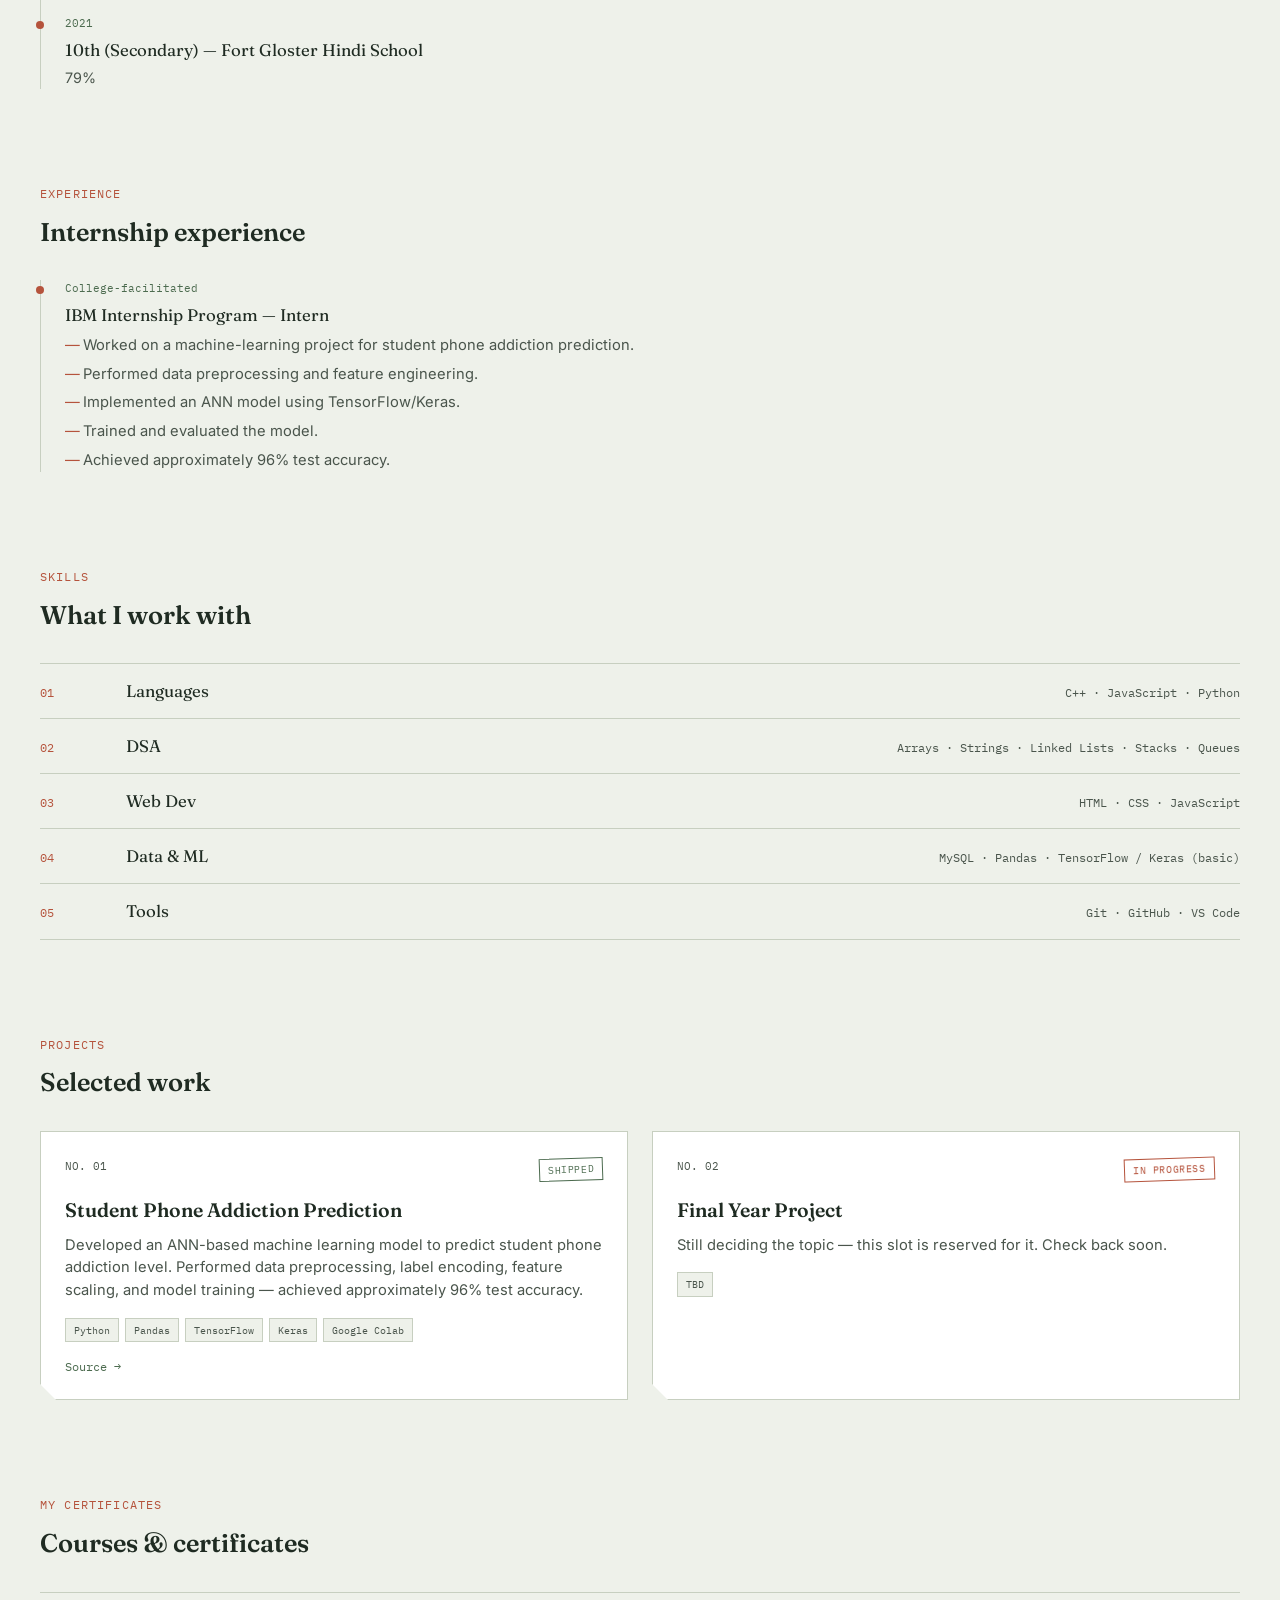
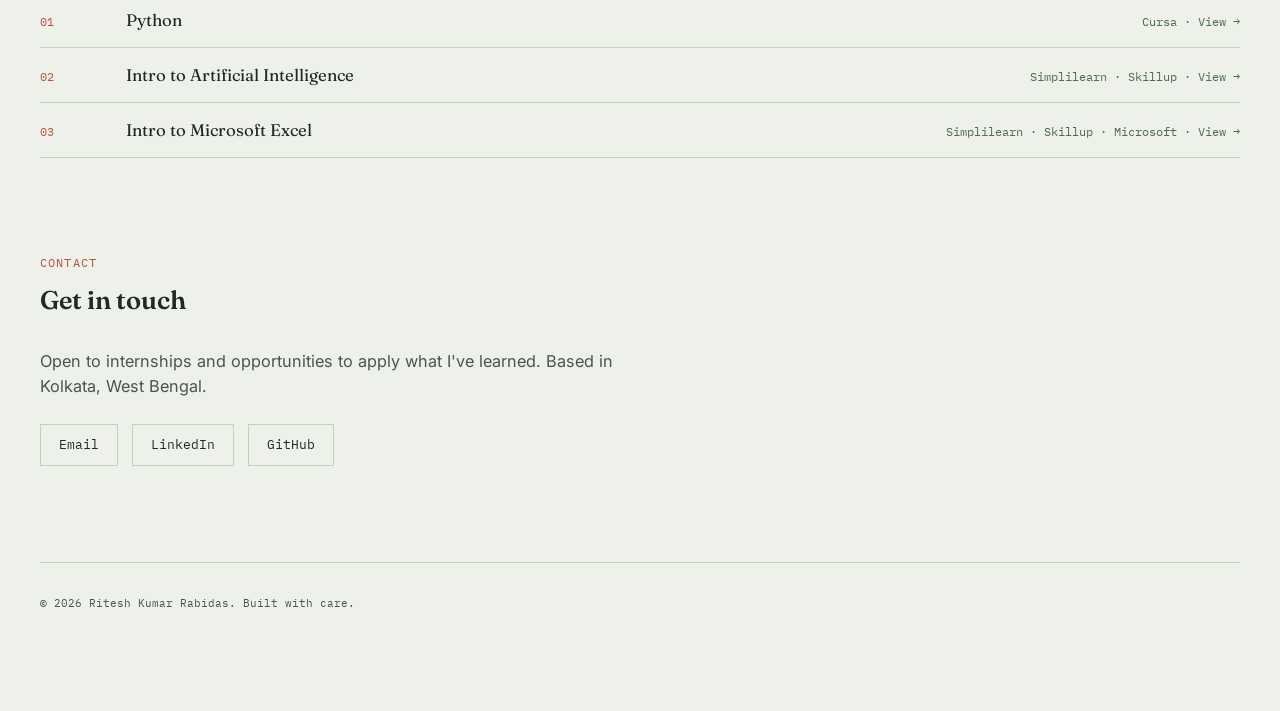
==== commit cba4f32e: "Add resume download link to sidebar Added a download link for the resume in the sidebar." ====
--- a/index.html
+++ b/index.html
@@ -17,10 +17,10 @@
 
   <!-- SIDEBAR -->
   <aside class="sidebar">
-    <div>
-      <div class="brand-name">Ritesh Kumar Rabidas </div>
-      <div class="brand-role">B.Tech CSE · Brainware University</div>
-      <nav>
+    <div class="brand-name">Ritesh Kumar Rabidas </div>
+<div class="brand-role">B.Tech CSE · Brainware University</div>
+<a href="Riteshk_resume.pdf" download="Ritesh_Kumar_Rabidas_Resume.pdf" class="resume-btn">Download Resume ↓</a>
+<nav>
         <ul>
           <li><a href="#about">About</a></li>
           <li><a href="#experience">Experience</a></li>
--- a/style.css
+++ b/style.css
@@ -279,3 +279,60 @@
   body{cursor:auto !important;}
   #cursor-dot, #cursor-ring{display:none;}
 }
+/* CERTIFICATES — clickable rows */
+.cert-row{cursor:none; transition:background 0.2s ease;}
+.cert-row:hover{background:rgba(76,107,79,0.06);}
+.cert-row .items{color:var(--moss);}
+.cert-row:hover .items{color:var(--rust);}
+
+.cert-modal{
+  display:none;
+  position:fixed;
+  z-index:999;
+  top:0; left:0;
+  width:100%; height:100%;
+  background:rgba(31,43,34,0.92);
+  align-items:center;
+  justify-content:center;
+}
+.cert-modal.open{display:flex; animation:fadeUp 0.25s ease both;}
+.cert-modal-frame{
+  width:min(800px, 90vw);
+  height:85vh;
+  border:1px solid var(--line);
+  background:var(--paper);
+}
+.cert-modal-close{
+  position:absolute;
+  top:24px; right:36px;
+  font-family:'IBM Plex Mono', monospace;
+  font-size:2rem;
+  color:var(--bg);
+  cursor:pointer;
+  transition:color 0.2s ease;
+  z-index:1000;
+}
+.cert-modal-close:hover{color:var(--rust);}
+
+/* Fix: experience bullet points */
+.experience-points{
+  list-style:none;
+  margin-top:6px;
+}
+.experience-points li{
+  font-size:0.92rem;
+  color:var(--ink-soft);
+  padding-left:18px;
+  position:relative;
+  margin-bottom:6px;
+}
+.experience-points li::before{
+  content:"—";
+  position:absolute;
+  left:0;
+  color:var(--rust);
+}
+
+@media (max-width:820px){
+  .cert-modal-frame{width:94vw; height:80vh;}
+}
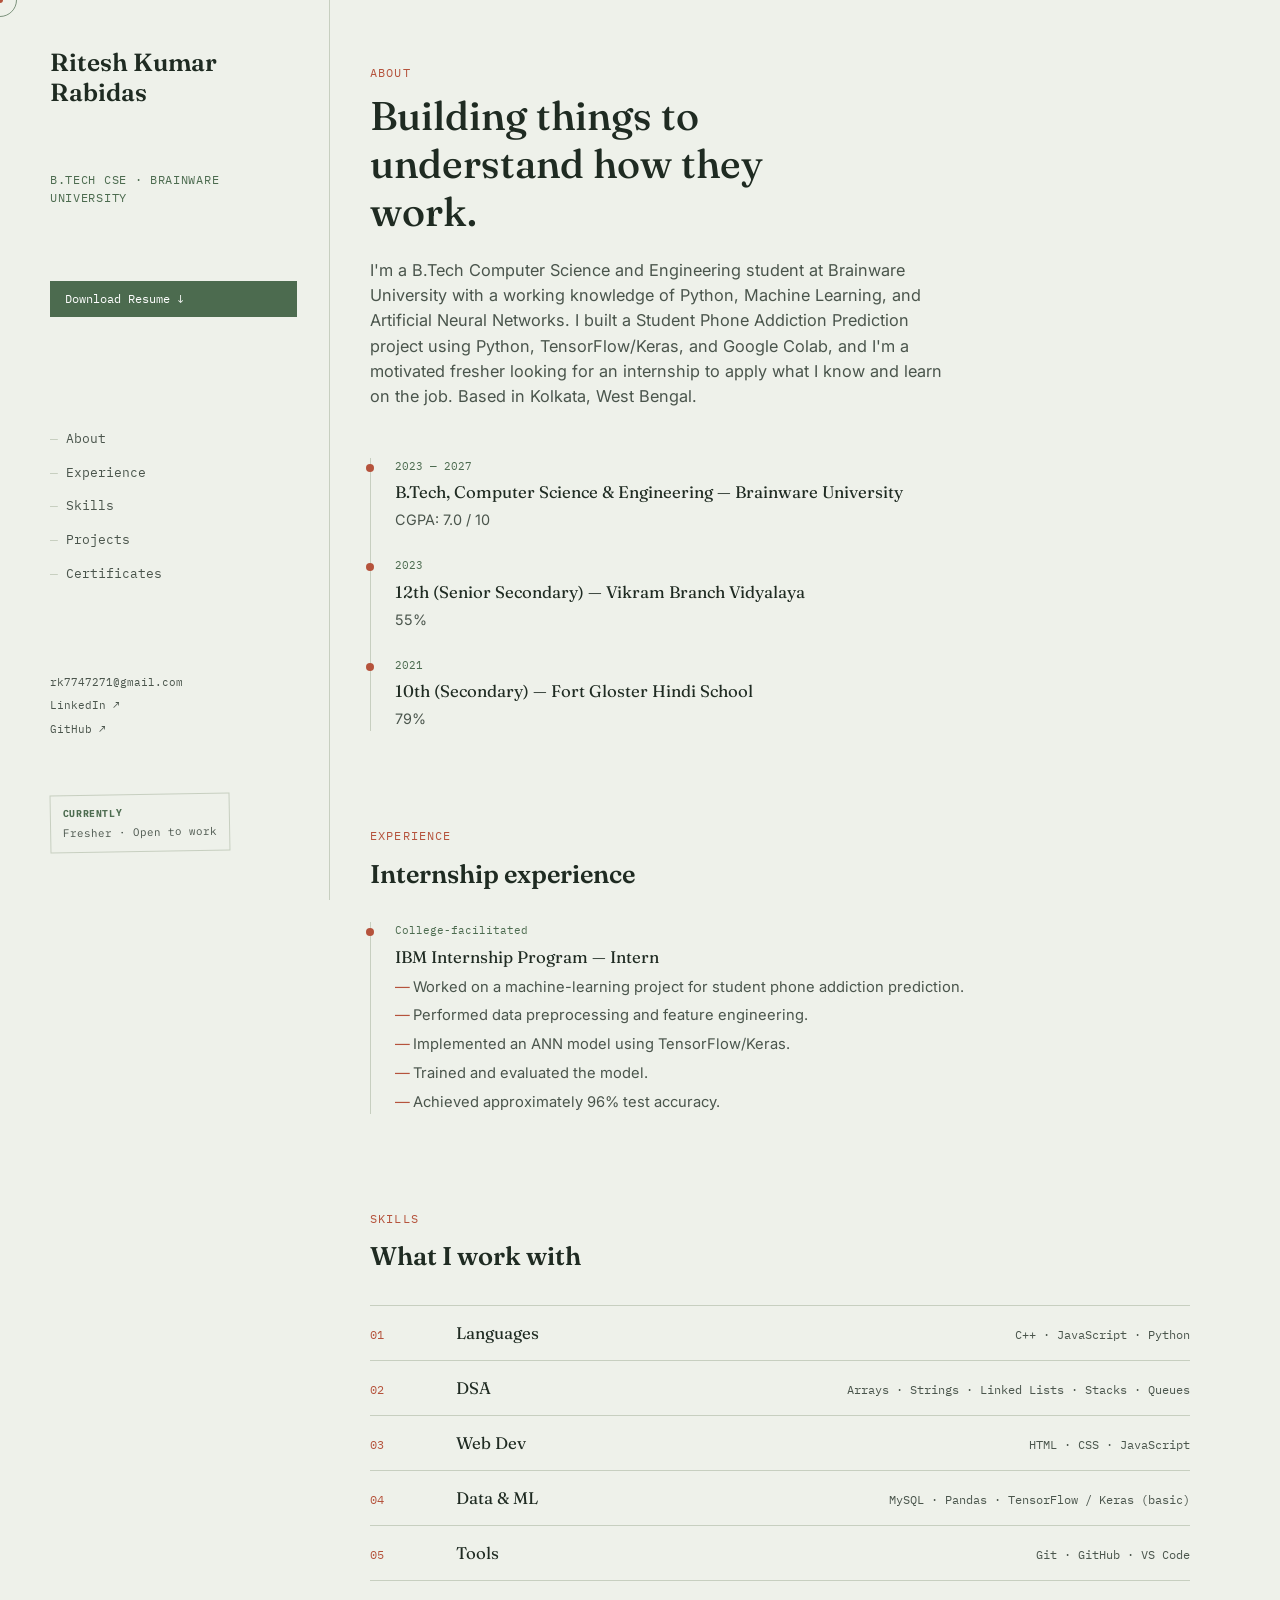
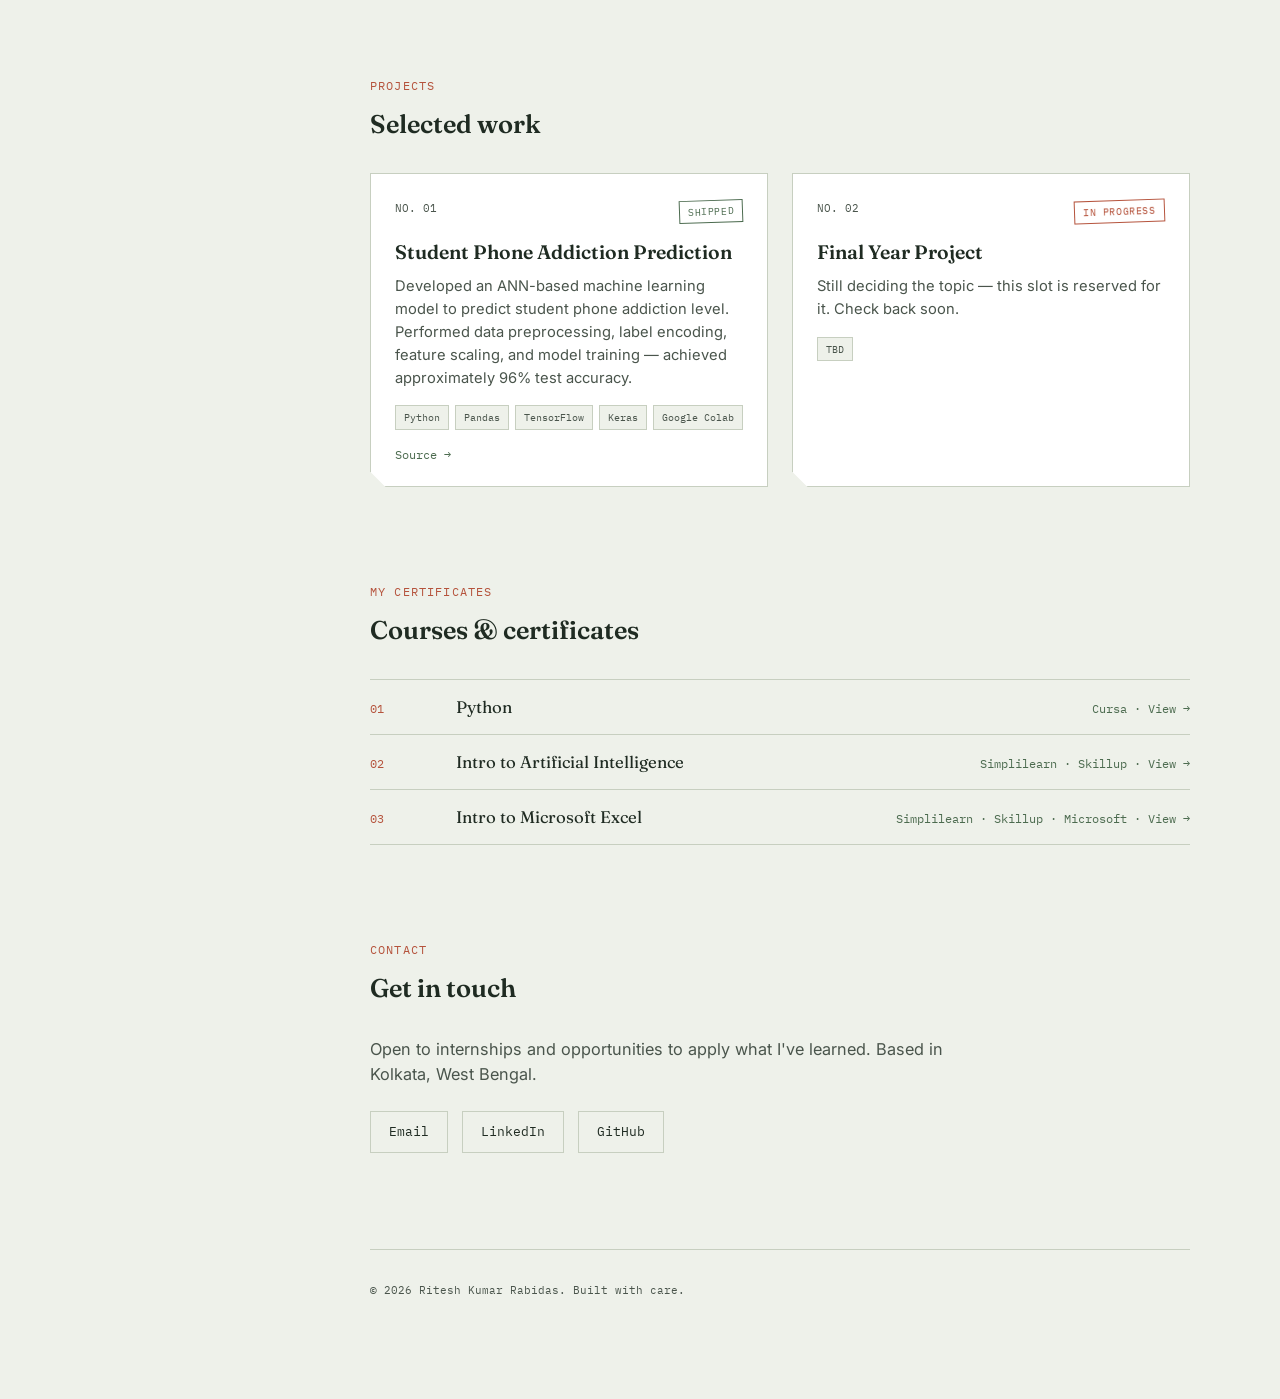
==== commit e1655528: "Fix extra closing div tag in index.html Removed an extra closing div tag before the stamp section." ====
--- a/index.html
+++ b/index.html
@@ -35,7 +35,7 @@
         <a href="https://www.linkedin.com/in/ritesh-kumar-rabidas" target="_blank" rel="noopener">LinkedIn ↗</a>
         <a href="https://github.com/riteshkumar526" target="_blank" rel="noopener">GitHub ↗</a>
       </div>
-    </div>
+  
     <div class="stamp">
       <b>Currently</b>
       Fresher · Open to work
--- a/style.css
+++ b/style.css
@@ -332,6 +332,24 @@
   left:0;
   color:var(--rust);
 }
+/* RESUME BUTTON — sidebar, sits above nav */
+.resume-btn{
+  display:inline-block;
+  margin-top:18px;
+  font-family:'IBM Plex Mono', monospace;
+  font-size:0.72rem;
+  text-decoration:none;
+  color:var(--paper);
+  background:var(--moss);
+  padding:8px 14px;
+  border:1px solid var(--moss);
+  transition:background 0.2s ease, color 0.2s ease, transform 0.2s ease;
+}
+.resume-btn:hover{
+  background:var(--rust);
+  border-color:var(--rust);
+  transform:translateY(-2px);
+}
 
 @media (max-width:820px){
   .cert-modal-frame{width:94vw; height:80vh;}
